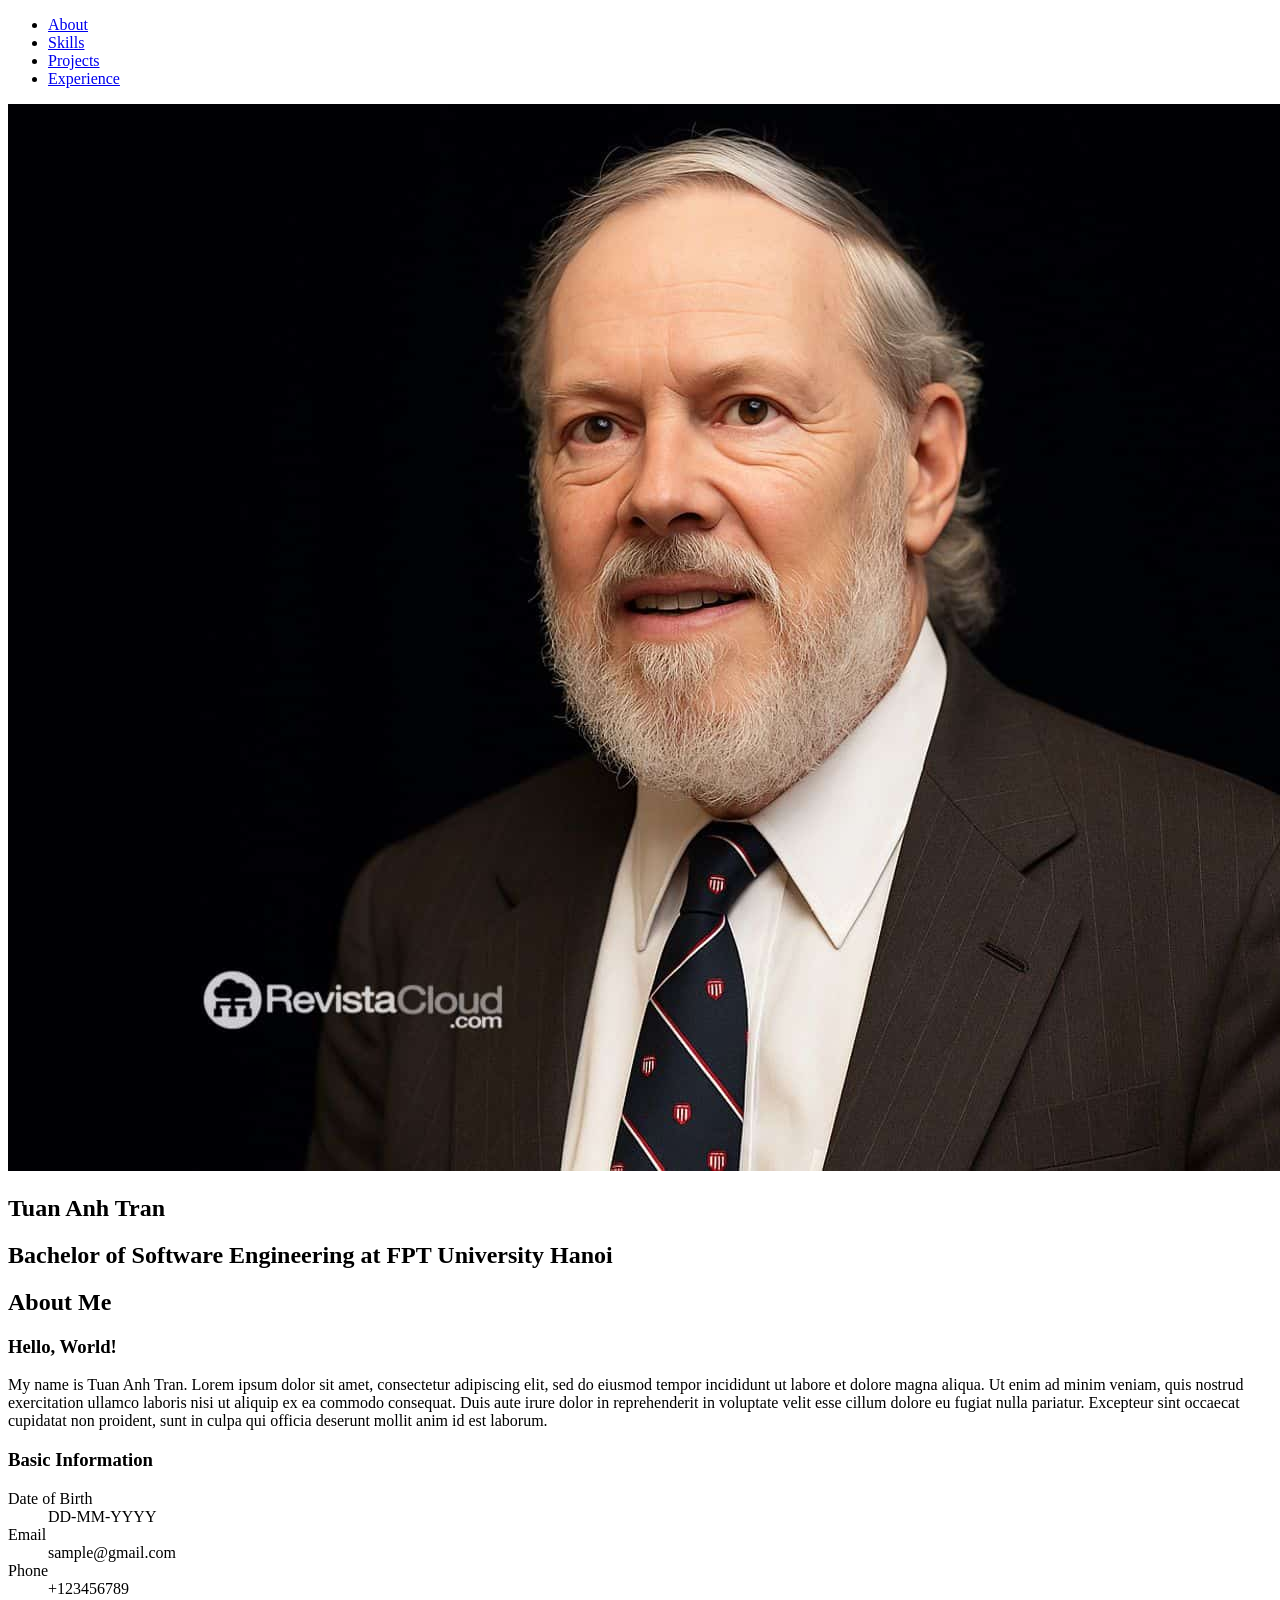
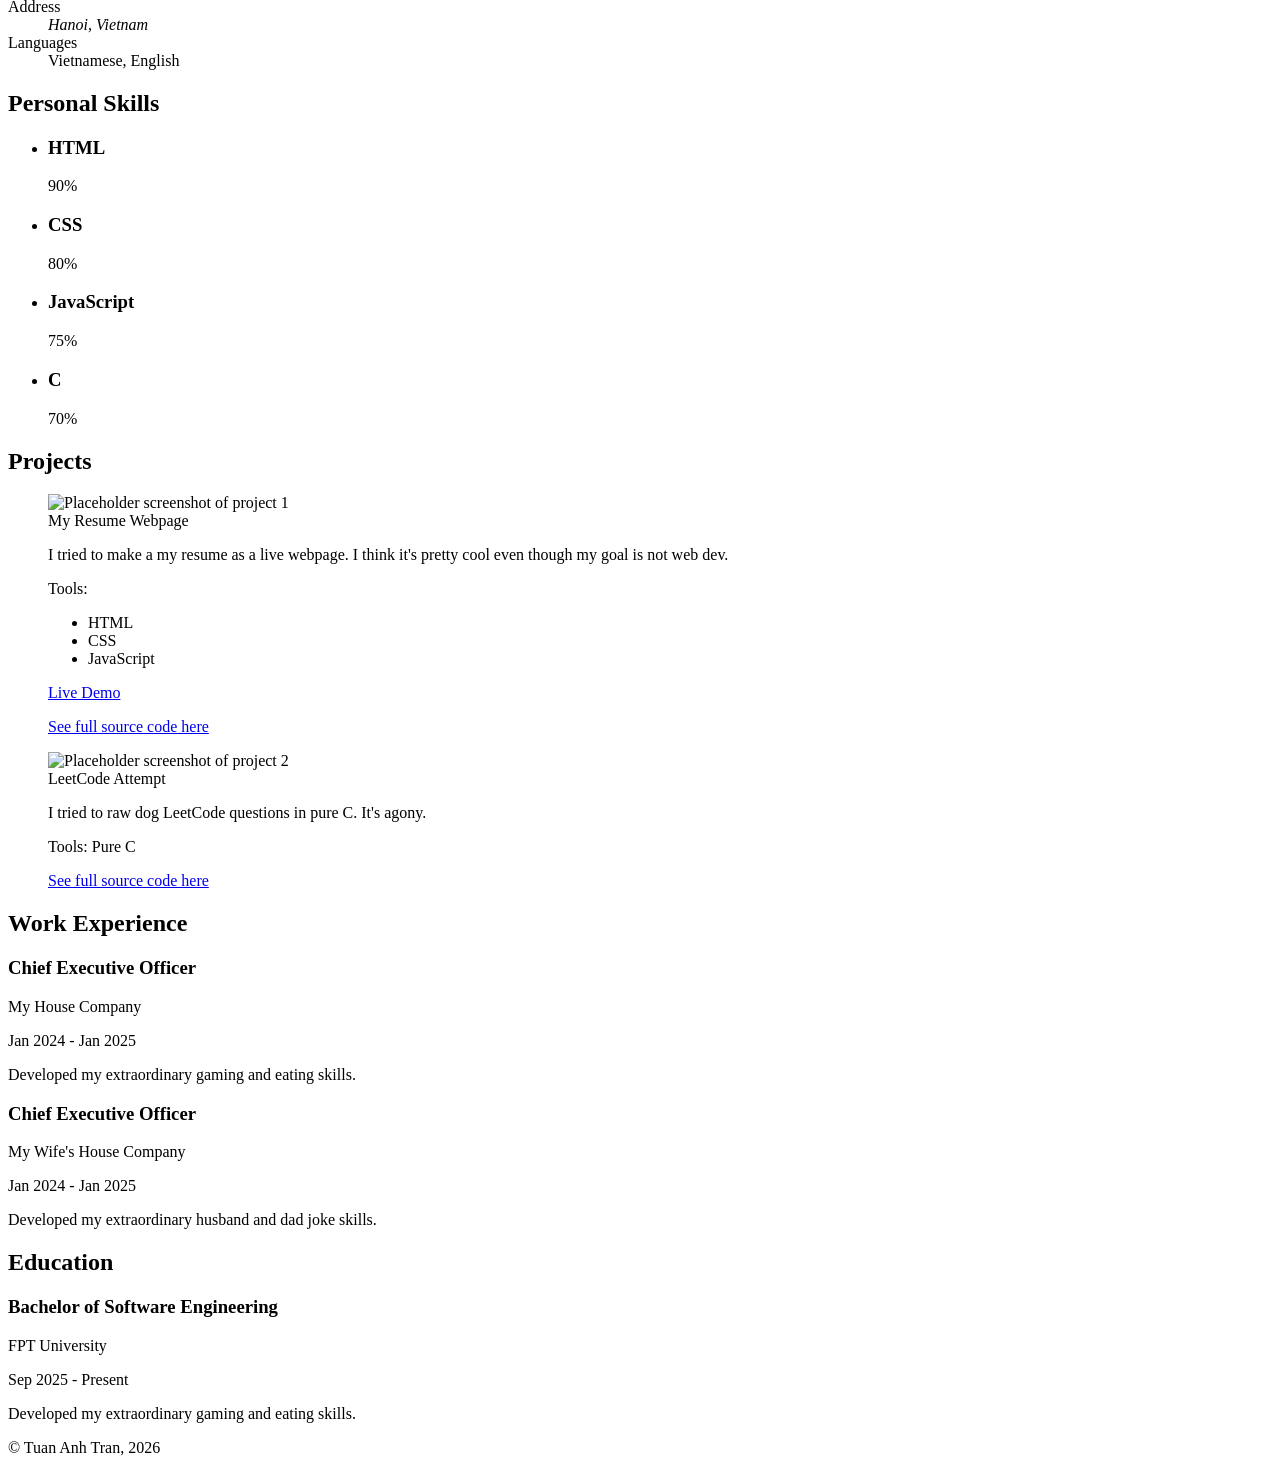
==== 5. Web Design for Everybody Capstone/index.html @ 4533e292 "Add sketch for capstone final project" ====
<!DOCTYPE html>
<html lang = "en">
<head>
	<meta charset="UTF-8">
	<meta name="viewport" content="width=device-width, initial-scale=1.0">
	<title>Tuan Anh Tran Resume Webpage</title>
	<link rel="icon" href="images/user-profile.png" type="image/x-icon">
</head>

<body>
	<header>
		<nav>
			<ul>
				<li><a href = "#about">About</a></li>
				<li><a href = "#skills">Skills</a></li>
				<li><a href = "#projects">Projects</a></li>
				<li><a href = "#xp">Experience</a></li>
			</ul>
		</nav>
		
		<section id = "overview">
			<img src = "images/Dennis_Ritchie.jpg" alt = "Portrait placeholder of Dennis Ritchie">
			<h1>Tuan Anh Tran</h1>
			<h2>Bachelor of Software Engineering at FPT University Hanoi</h2>			
		</section>
	</header>
	
	
	<main id = "main">
		<section id = "about">
			<h2>About Me</h2>
			<div class = "about_content">
				<h3>Hello, World!</h3>
				<p>My name is Tuan Anh Tran. Lorem ipsum dolor sit amet, consectetur adipiscing elit, sed do eiusmod tempor incididunt ut labore et dolore magna aliqua. Ut enim ad minim veniam, quis nostrud exercitation ullamco laboris nisi ut aliquip ex ea commodo consequat. Duis aute irure dolor in reprehenderit in voluptate velit esse cillum dolore eu fugiat nulla pariatur. Excepteur sint occaecat cupidatat non proident, sunt in culpa qui officia deserunt mollit anim id est laborum.</p>
			</div>
			
			<div class = "about_info">
				<h3>Basic Information</h3>
				<dl>
					<dt>Date of Birth</dt>
					<dd>DD-MM-YYYY</dd>

					<dt>Email</dt>
					<dd>sample@gmail.com</dd>

					<dt>Phone</dt>
					<dd>+123456789</dd>

					<dt>Address</dt>
					<dd><address>Hanoi, Vietnam</address></dd>

					<dt>Languages</dt>
					<dd>Vietnamese, English</dd>
				</dl>
			</div>
		</section>
		
		<section id = "skills">
			<h2>Personal Skills</h2>
				<ul>
					<li>
						<h3>HTML</h3>
						<div 
							class="skill_bar"
							role="progressbar"
							aria-label="HTML skill level"
							aria-valuenow="90"
							aria-valuemin="0"
							aria-valuemax="100">

							<div class="skill_fill html"></div>
						</div>
						<span>90%</span>
					</li>

					<li>
						<h3>CSS</h3>
						<div 
							class="skill_bar"
							role="progressbar"
							aria-label="CSS skill level"
							aria-valuenow="80"
							aria-valuemin="0"
							aria-valuemax="100">
							<div class="skill_fill css"></div>
						</div>
						<span>80%</span>
					</li>

					<li>
						<h3>JavaScript</h3>
						<div 
							class="skill-bar"
							role="progressbar"
							aria-label="JavaScript skill level"
							aria-valuenow="75"
							aria-valuemin="0"
							aria-valuemax="100">
							<div class="skill_fill js"></div>
						</div>
						<span>75%</span>
					</li>

					<li>
						<h3>C</h3>
						<div 
							class="skill-bar"
							role="progressbar"
							aria-label="C programming skill level"
							aria-valuenow="70"
							aria-valuemin="0"
							aria-valuemax="100">

							<div class="skill_fill c"></div>
						</div>
						<span>70%</span>
					</li>
				</ul>
		</section>
		
		<section id = "project">
			<h2>Projects</h2>
			<article>
				<figure>
					<img src="images/placeholder.jpg" alt="Placeholder screenshot of project 1">
					<figcaption>My Resume Webpage</figcaption>
					<p>I tried to make a my resume as a live webpage. I think it's pretty cool even though my goal is not web dev.</p>
					<p>Tools: </p>
					<ul>
						<li>HTML</li>
						<li>CSS</li>
						<li>JavaScript</li>
					</ul>
					<p><a href = "https://github.com/TankAnk/LeetCode_Attempt">Live Demo</a></p>
					<p><a href = "https://github.com/TankAnk/LeetCode_Attempt">See full source code here</a></p>
				</figure>
				
				<figure>
					<img src="images/placeholder2.jpg" alt="Placeholder screenshot of project 2">
					<figcaption>LeetCode Attempt</figcaption>
					<p>I tried to raw dog LeetCode questions in pure C. It's agony.</p>
					<p>Tools: Pure C</p>
					<p><a href = "https://github.com/TankAnk/LeetCode_Attempt">See full source code here</a></p>
				</figure>
			</article>
		</section>
		
		<section id = "xp">
			<h2>Work Experience</h2>
			<article class = "job job1">
				<h3>Chief Executive Officer</h3>
				<p>My House Company</p>
				<p><time datetime="2024-01">Jan 2024</time> - <time datetime="2025-01">Jan 2025</time></p>
				<p>Developed my extraordinary gaming and eating skills.</p>
			</article>
			
			<article class = "job job2">
				<h3>Chief Executive Officer</h3>
				<p>My Wife's House Company</p>
				<p><time datetime="2024-01">Jan 2024</time> - <time datetime="2025-01">Jan 2025</time></p>
				<p>Developed my extraordinary husband and dad joke skills.</p>
			</article>			
		</section>
		
		<section id = "education">
			<h2>Education</h2>
			<article class = "uni uni1">
				<h3>Bachelor of Software Engineering</h3>
				<p>FPT University</p>
				<p><time datetime="2025-09">Sep 2025</time> - Present</p>
				<p>Developed my extraordinary gaming and eating skills.</p>
			</article>			
		</section>
	</main>
	
	<footer>
		<p>&#169; Tuan Anh Tran, 2026<p>
	</footer>
</body>
</html>
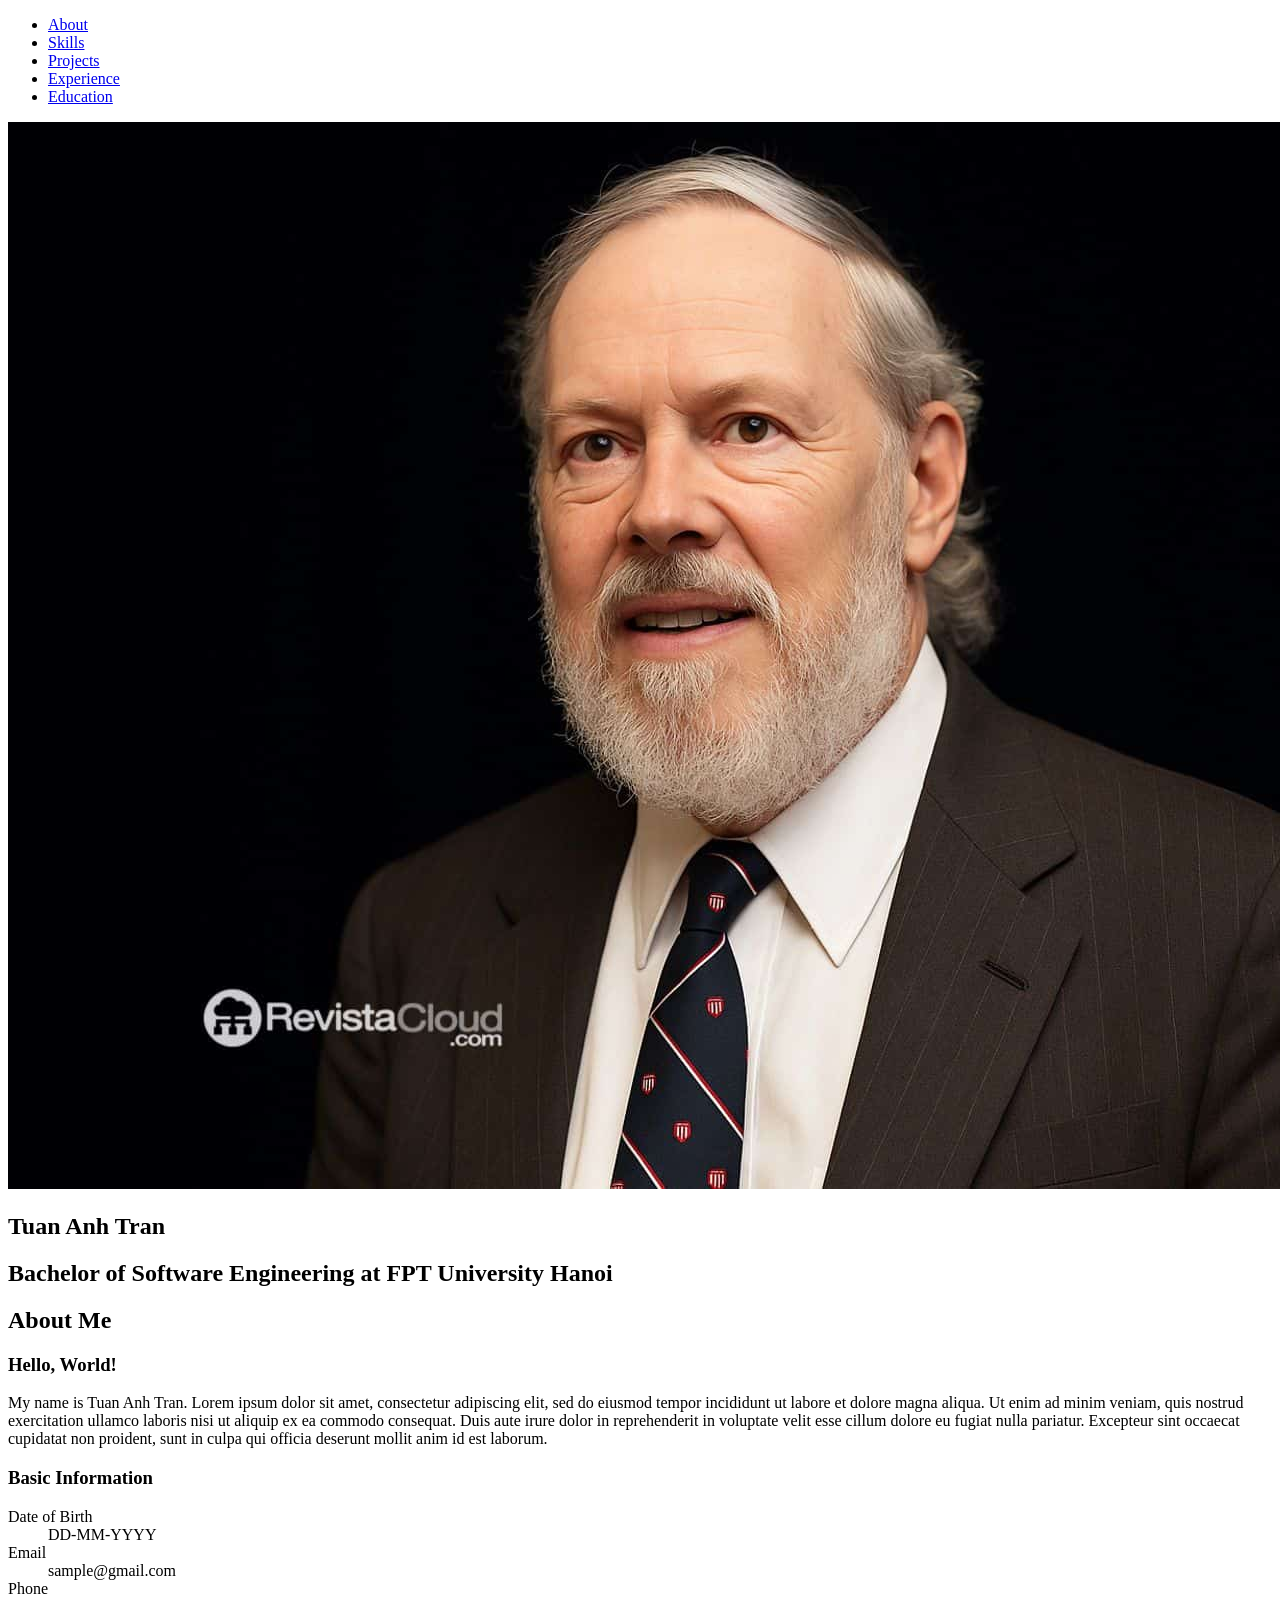
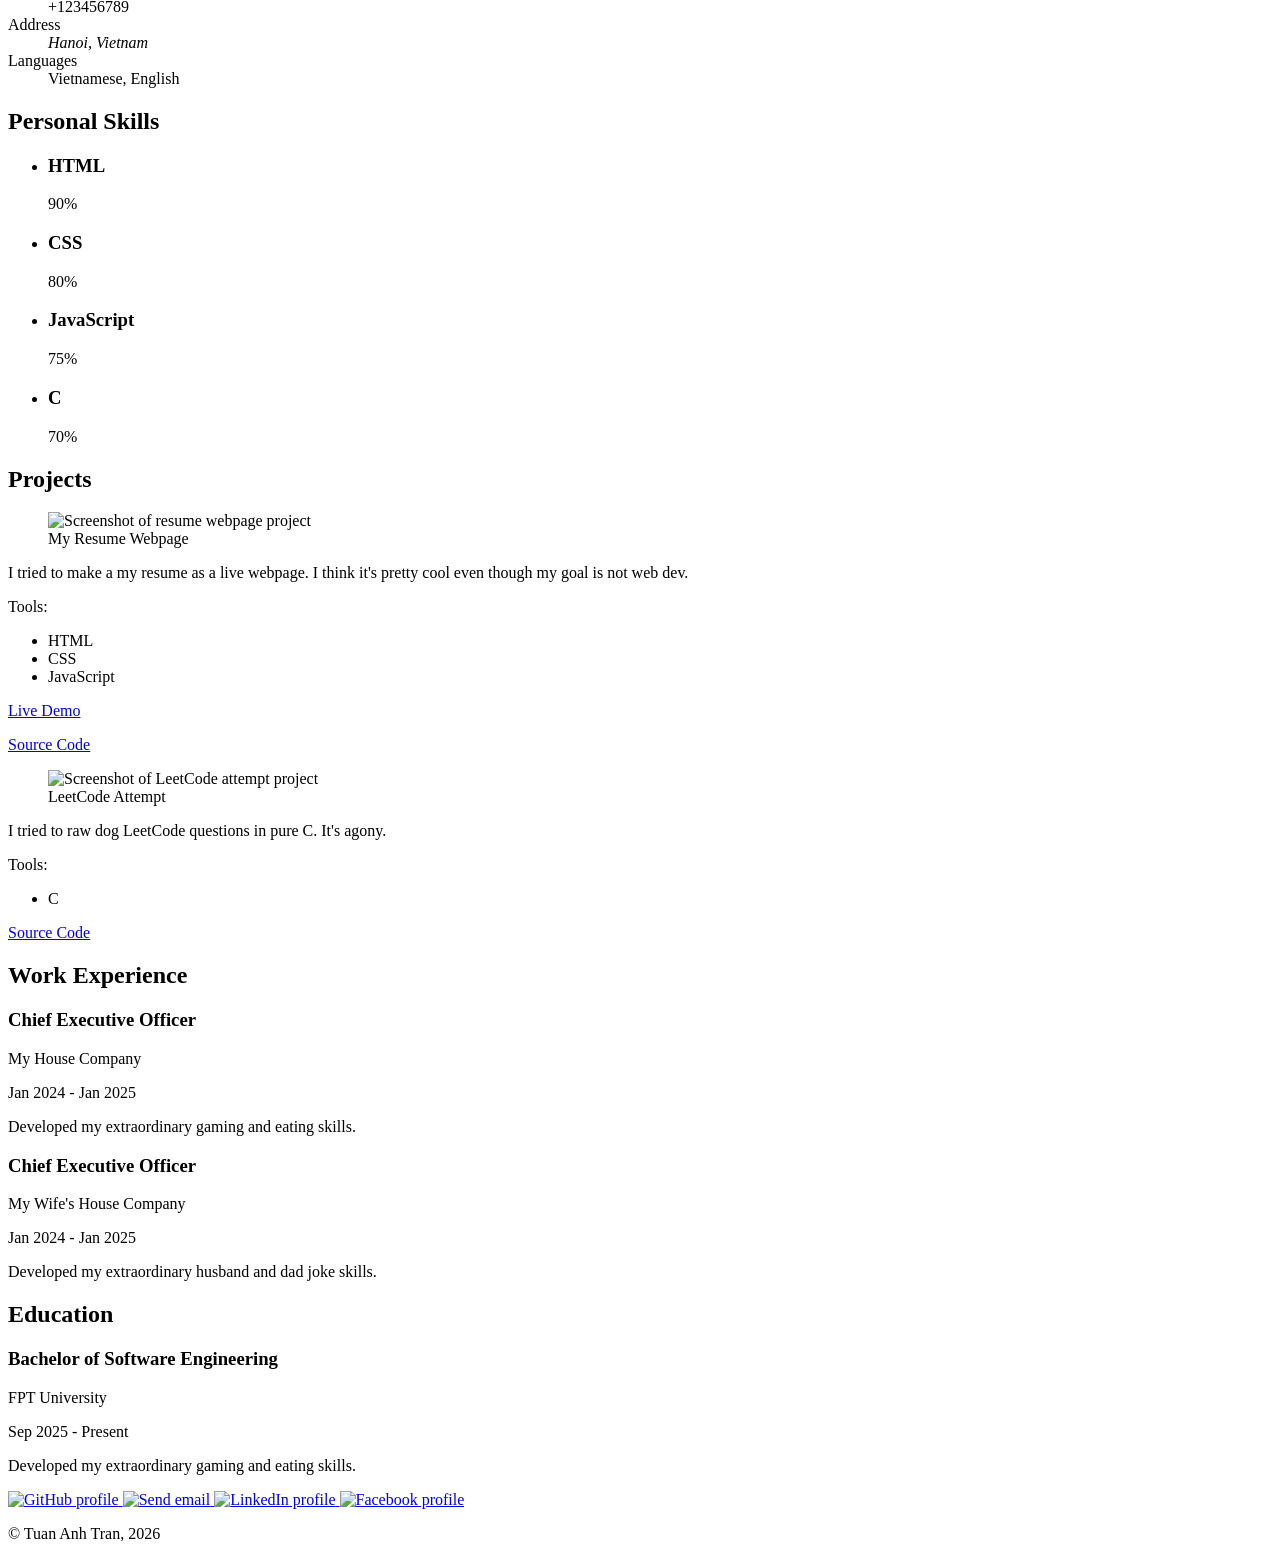
==== commit 08402808: "Update index.html" ====
--- a/5. Web Design for Everybody Capstone/index.html
+++ b/5. Web Design for Everybody Capstone/index.html
@@ -15,6 +15,7 @@
 				<li><a href = "#skills">Skills</a></li>
 				<li><a href = "#projects">Projects</a></li>
 				<li><a href = "#xp">Experience</a></li>
+				<li><a href = "#education">Education</a></li>
 			</ul>
 		</nav>
 		
@@ -90,7 +91,7 @@
 					<li>
 						<h3>JavaScript</h3>
 						<div 
-							class="skill-bar"
+							class="skill_bar"
 							role="progressbar"
 							aria-label="JavaScript skill level"
 							aria-valuenow="75"
@@ -104,7 +105,7 @@
 					<li>
 						<h3>C</h3>
 						<div 
-							class="skill-bar"
+							class="skill_bar"
 							role="progressbar"
 							aria-label="C programming skill level"
 							aria-valuenow="70"
@@ -118,30 +119,41 @@
 				</ul>
 		</section>
 		
-		<section id = "project">
+		<section id="projects">
 			<h2>Projects</h2>
-			<article>
+			<article class="project project1">
 				<figure>
-					<img src="images/placeholder.jpg" alt="Placeholder screenshot of project 1">
+					<img src="images/placeholder.jpg" alt="Screenshot of resume webpage project">
 					<figcaption>My Resume Webpage</figcaption>
-					<p>I tried to make a my resume as a live webpage. I think it's pretty cool even though my goal is not web dev.</p>
-					<p>Tools: </p>
-					<ul>
-						<li>HTML</li>
-						<li>CSS</li>
-						<li>JavaScript</li>
-					</ul>
-					<p><a href = "https://github.com/TankAnk/LeetCode_Attempt">Live Demo</a></p>
-					<p><a href = "https://github.com/TankAnk/LeetCode_Attempt">See full source code here</a></p>
 				</figure>
-				
+				<p>I tried to make a my resume as a live webpage. I think it's pretty cool even though my goal is not web dev.</p>
+
+				<p>Tools:</p>
+				<ul>
+					<li>HTML</li>
+					<li>CSS</li>
+					<li>JavaScript</li>
+				</ul>
+
+				<p><a href="https://tankank.github.io/WED201c/5.%20Web%20Design%20for%20Everybody%20Capstone" target="_blank" rel="noopener">Live Demo</a></p>
+
+				<p><a href="https://github.com/TankAnk/LeetCode_Attempt" target="_blank" rel="noopener">Source Code</a></p>
+			</article>
+
+			<article class="project project2">
 				<figure>
-					<img src="images/placeholder2.jpg" alt="Placeholder screenshot of project 2">
+					<img src="images/placeholder2.jpg" alt="Screenshot of LeetCode attempt project">
 					<figcaption>LeetCode Attempt</figcaption>
-					<p>I tried to raw dog LeetCode questions in pure C. It's agony.</p>
-					<p>Tools: Pure C</p>
-					<p><a href = "https://github.com/TankAnk/LeetCode_Attempt">See full source code here</a></p>
 				</figure>
+
+				<p>I tried to raw dog LeetCode questions in pure C. It's agony.</p>
+
+				<p>Tools:</p>
+				<ul>
+					<li>C</li>
+				</ul>
+
+				<p><a href="https://github.com/TankAnk/LeetCode_Attempt" target="_blank" rel="noopener"> Source Code </a></p>
 			</article>
 		</section>
 		
@@ -174,7 +186,25 @@
 	</main>
 	
 	<footer>
-		<p>&#169; Tuan Anh Tran, 2026<p>
-	</footer>
+	<nav aria-label="Contact and social links">
+		<a href="https://github.com/TankAnk" target="_blank" rel="noopener">
+			<img src="images/github.png" alt="GitHub profile">
+		</a>
+
+		<a href="mailto:trantuananh14082003@gmail.com">
+			<img src="images/email.png" alt="Send email">
+		</a>
+
+		<a href="https://www.linkedin.com/in/tuan-anh-tran-63315b25b" target="_blank" rel="noopener">
+			<img src="images/linkedin.png" alt="LinkedIn profile">
+		</a>
+
+		<a href="https://www.facebook.com/tuanannh.tran.35" target="_blank" rel="noopener">
+			<img src="images/facebook.png" alt="Facebook profile">
+		</a>
+	</nav>
+
+	<p>&#169; Tuan Anh Tran, 2026</p>
+</footer>
 </body>
 </html>
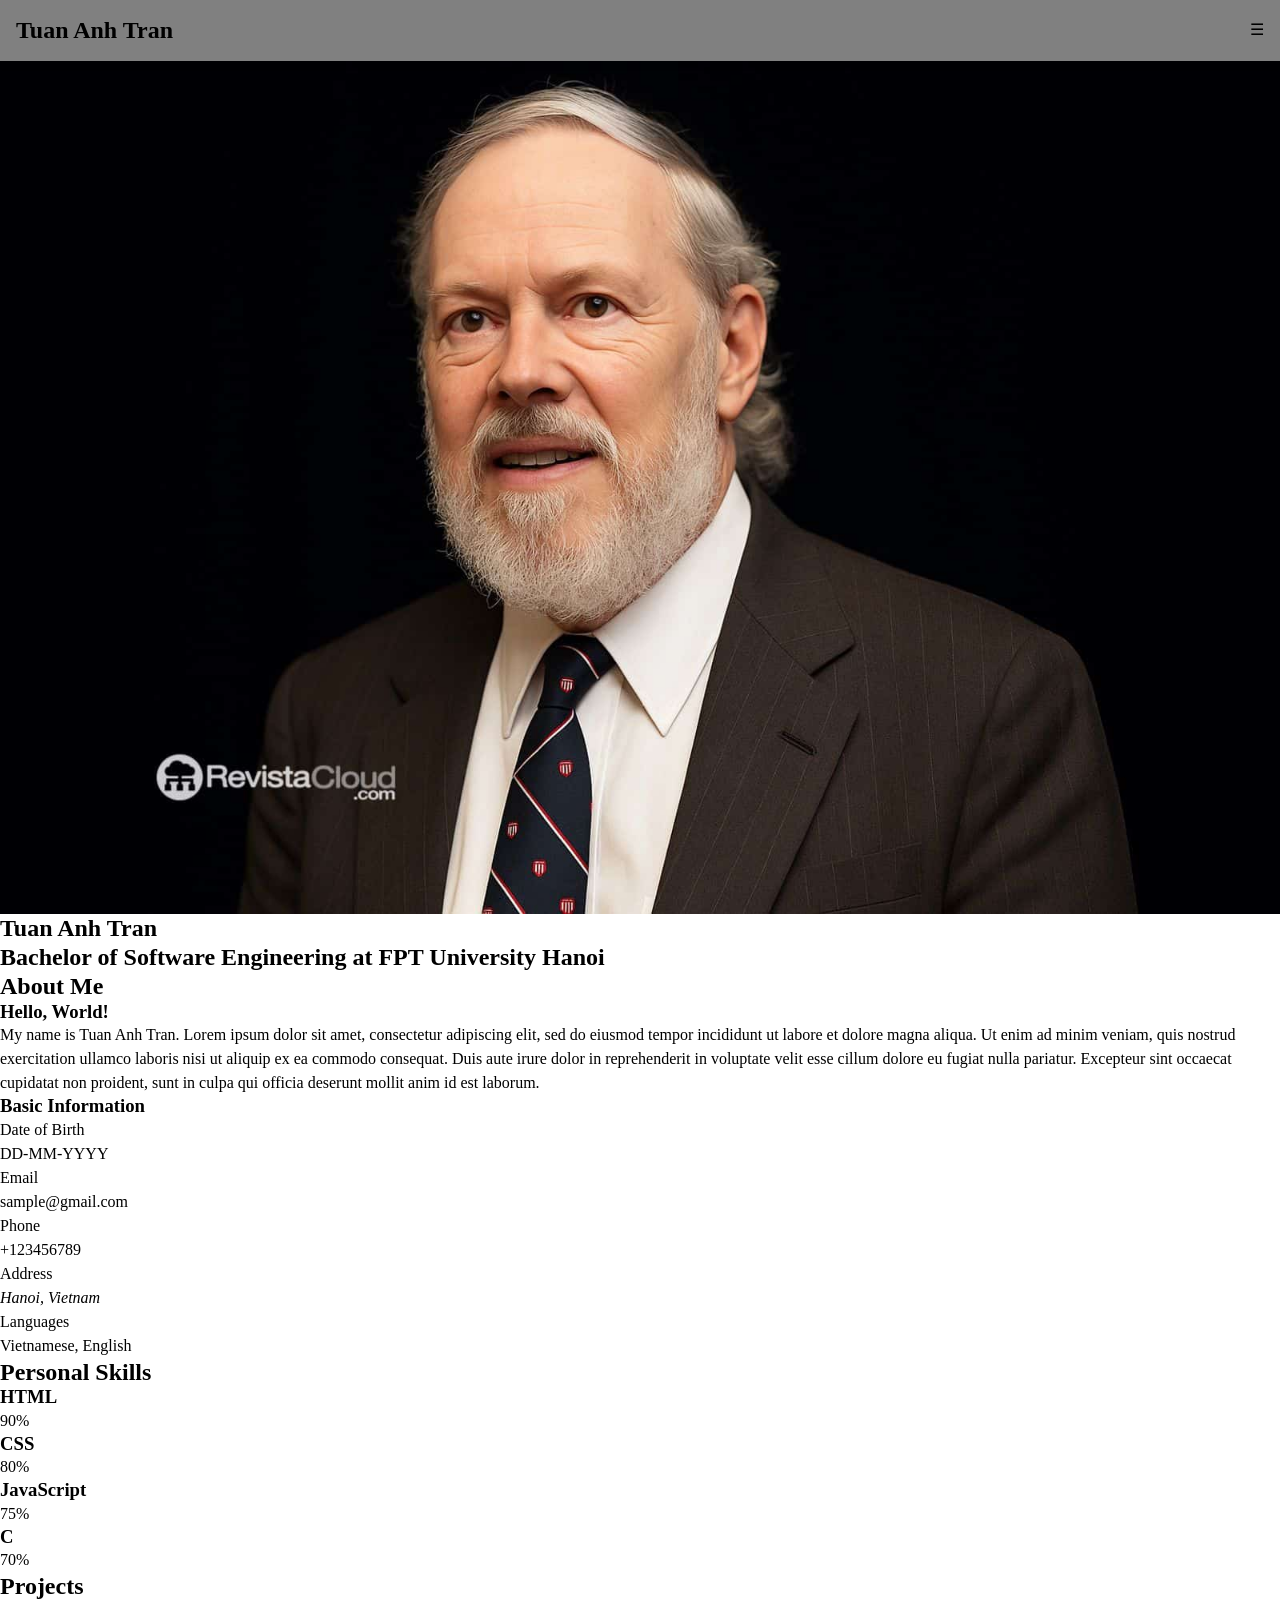
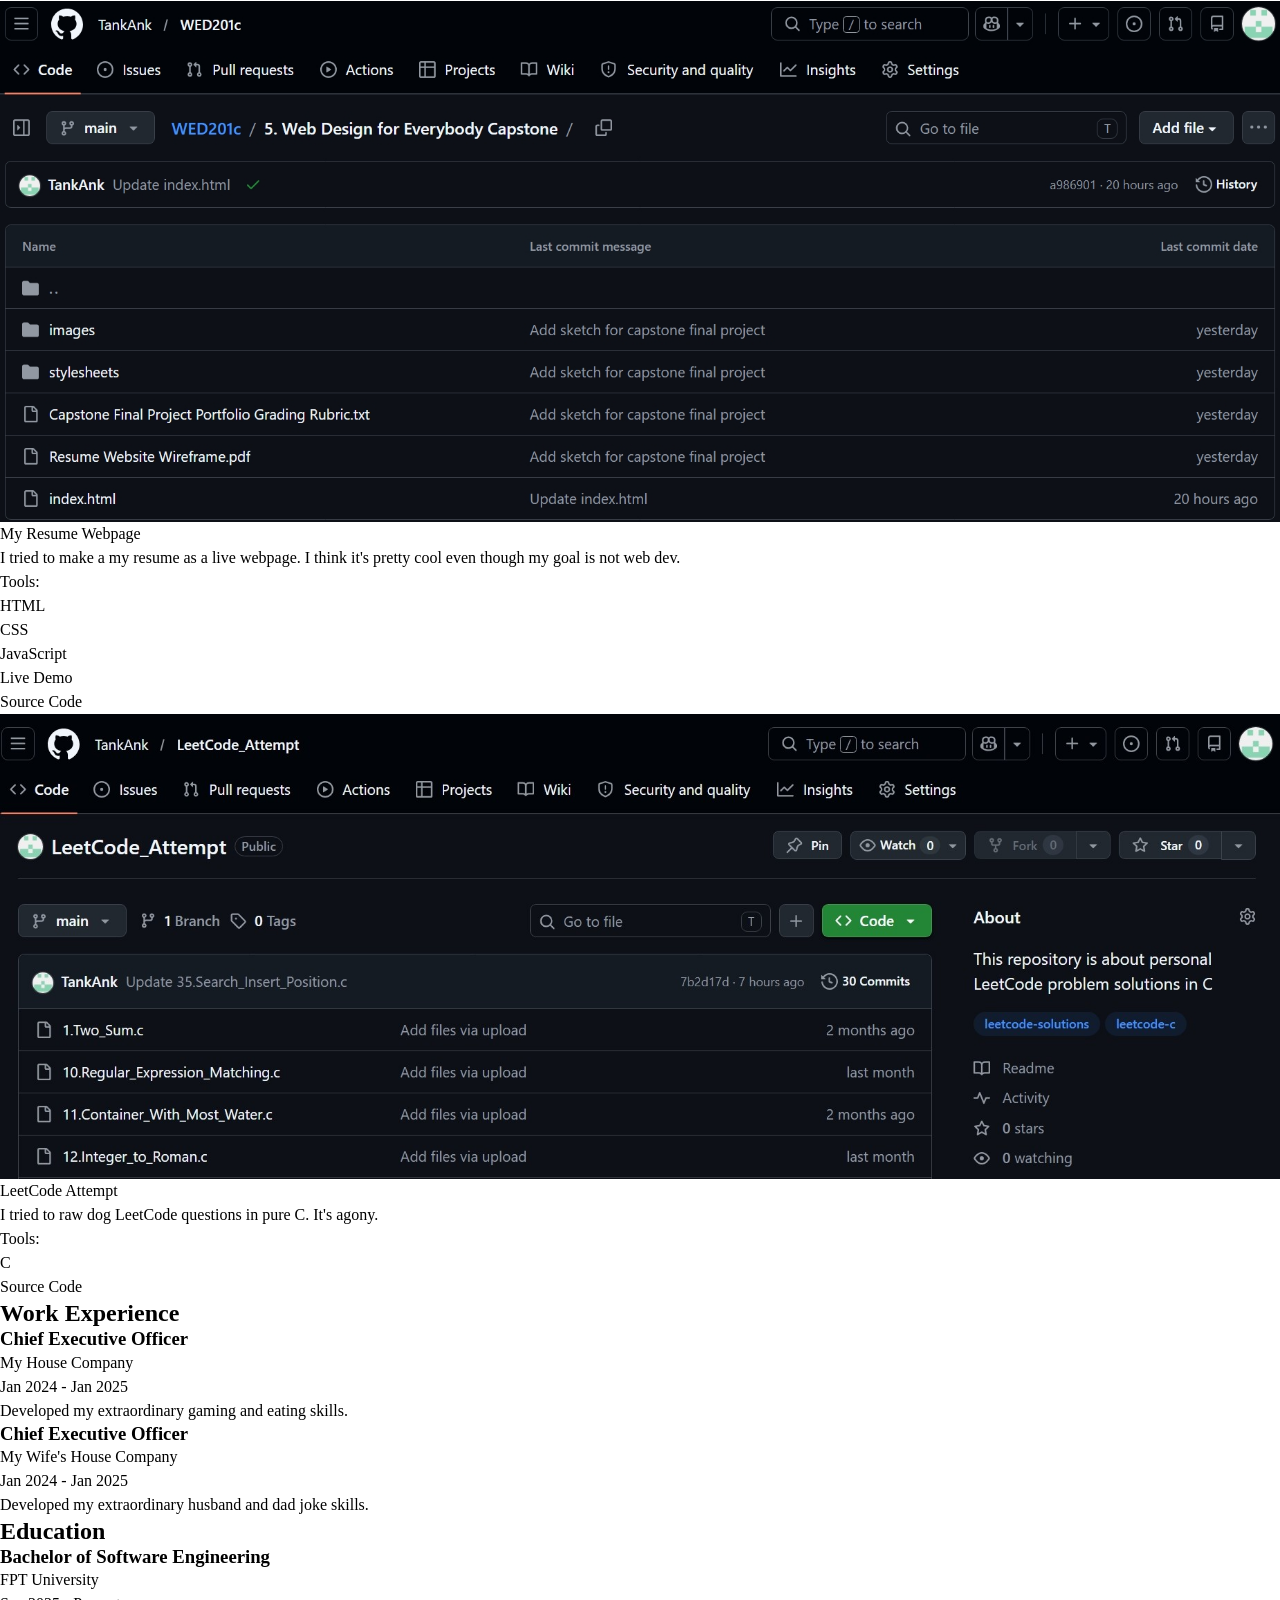
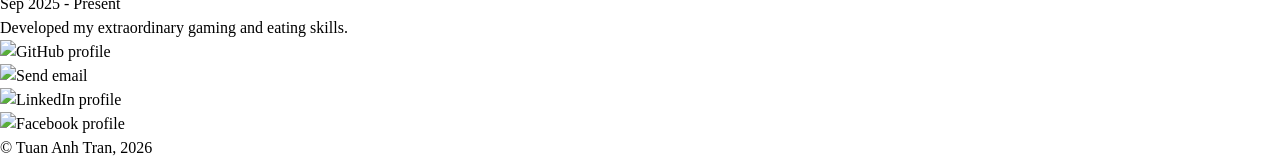
==== commit 1e7ca88e: "Add sticky nav bar" ====
--- a/5. Web Design for Everybody Capstone/index.html
+++ b/5. Web Design for Everybody Capstone/index.html
@@ -5,21 +5,29 @@
 	<meta name="viewport" content="width=device-width, initial-scale=1.0">
 	<title>Tuan Anh Tran Resume Webpage</title>
 	<link rel="icon" href="images/user-profile.png" type="image/x-icon">
+	<link rel="stylesheet" href="stylesheets/main.css">
+	<script src="js/script.js" defer></script>
 </head>
 
 <body>
-	<header>
-		<nav>
-			<ul>
-				<li><a href = "#about">About</a></li>
-				<li><a href = "#skills">Skills</a></li>
-				<li><a href = "#projects">Projects</a></li>
-				<li><a href = "#xp">Experience</a></li>
-				<li><a href = "#education">Education</a></li>
-			</ul>
-		</nav>
-		
-		<section id = "overview">
+	<a href="#main" id="skip_link">Skip to main content</a>
+	<nav id = "nav_bar">
+		<h2 class = "nav_name">Tuan Anh Tran</h2>
+		<button class="nav_toggle" aria-label="Toggle navigation" aria-expanded="false" aria-controls="nav_menu">
+			&#9776;
+		</button>
+			
+		<ul id="nav_menu" class = "nav_menu">
+			<li><a href = "#about">About</a></li>
+			<li><a href = "#skills">Skills</a></li>
+			<li><a href = "#projects">Projects</a></li>
+			<li><a href = "#xp">Experience</a></li>
+			<li><a href = "#education">Education</a></li>
+		</ul>
+	</nav>
+	
+	<header id = "overview">		
+		<section>
 			<img src = "images/Dennis_Ritchie.jpg" alt = "Portrait placeholder of Dennis Ritchie">
 			<h1>Tuan Anh Tran</h1>
 			<h2>Bachelor of Software Engineering at FPT University Hanoi</h2>			
@@ -119,11 +127,11 @@
 				</ul>
 		</section>
 		
-		<section id="projects">
+		<section id = "projects">
 			<h2>Projects</h2>
-			<article class="project project1">
+			<article class = "project project1">
 				<figure>
-					<img src="images/placeholder.jpg" alt="Screenshot of resume webpage project">
+					<img src = "images/github_web.jpeg" alt = "Screenshot of resume webpage project">
 					<figcaption>My Resume Webpage</figcaption>
 				</figure>
 				<p>I tried to make a my resume as a live webpage. I think it's pretty cool even though my goal is not web dev.</p>
@@ -135,14 +143,14 @@
 					<li>JavaScript</li>
 				</ul>
 
-				<p><a href="https://tankank.github.io/WED201c/5.%20Web%20Design%20for%20Everybody%20Capstone" target="_blank" rel="noopener">Live Demo</a></p>
-
-				<p><a href="https://github.com/TankAnk/LeetCode_Attempt" target="_blank" rel="noopener">Source Code</a></p>
+				<p><a href = "https://tankank.github.io/WED201c/5.%20Web%20Design%20for%20Everybody%20Capstone" target = "_blank" rel = "noopener">Live Demo</a></p>
+
+				<p><a href = "https://github.com/TankAnk/WED201c/tree/main/5.%20Web%20Design%20for%20Everybody%20Capstone" target = "_blank" rel = "noopener">Source Code</a></p>
 			</article>
 
-			<article class="project project2">
+			<article class = "project project2">
 				<figure>
-					<img src="images/placeholder2.jpg" alt="Screenshot of LeetCode attempt project">
+					<img src = "images/github_leetcode.jpeg" alt = "Screenshot of LeetCode attempt project">
 					<figcaption>LeetCode Attempt</figcaption>
 				</figure>
 
@@ -152,8 +160,8 @@
 				<ul>
 					<li>C</li>
 				</ul>
-
-				<p><a href="https://github.com/TankAnk/LeetCode_Attempt" target="_blank" rel="noopener"> Source Code </a></p>
+ 
+				<p><a href = "https://github.com/TankAnk/LeetCode_Attempt" target = "_blank" rel = "noopener"> Source Code </a></p>
 			</article>
 		</section>
 		
@@ -187,24 +195,24 @@
 	
 	<footer>
 	<nav aria-label="Contact and social links">
-		<a href="https://github.com/TankAnk" target="_blank" rel="noopener">
-			<img src="images/github.png" alt="GitHub profile">
+		<a href="https://github.com/TankAnk" target = "_blank" rel = "noopener">
+			<img src = "images/github.png" alt = "GitHub profile">
 		</a>
 
 		<a href="mailto:trantuananh14082003@gmail.com">
-			<img src="images/email.png" alt="Send email">
-		</a>
-
-		<a href="https://www.linkedin.com/in/tuan-anh-tran-63315b25b" target="_blank" rel="noopener">
-			<img src="images/linkedin.png" alt="LinkedIn profile">
+			<img src = "images/email.png" alt = "Send email">
+		</a>
+
+		<a href="https://www.linkedin.com/in/tuan-anh-tran-63315b25b" target = "_blank" rel = "noopener">
+			<img src = "images/linkedin.png" alt = "LinkedIn profile">
 		</a>
 
 		<a href="https://www.facebook.com/tuanannh.tran.35" target="_blank" rel="noopener">
 			<img src="images/facebook.png" alt="Facebook profile">
 		</a>
 	</nav>
-
-	<p>&#169; Tuan Anh Tran, 2026</p>
-</footer>
+	
+		<p>&#169; Tuan Anh Tran, 2026</p>
+	</footer>
 </body>
 </html>
--- a/5. Web Design for Everybody Capstone/stylesheets/main.css
+++ b/5. Web Design for Everybody Capstone/stylesheets/main.css
@@ -0,0 +1,148 @@
+/* Modernized reset */
+*, *::before, *::after
+{
+	box-sizing: border-box;
+}
+
+*
+{
+	margin: 0;
+	padding: 0;
+}
+
+html
+{
+	scroll-behavior: smooth;
+}
+
+body
+{
+	min-height: 100vh;
+	line-height: 1.5;
+}
+
+img, picture
+{
+	display: block;
+	max-width: 100%;
+	height: auto;
+}
+
+ul, ol
+{
+	list-style: none;
+}
+
+a
+{
+	text-decoration: none;
+	color: inherit;
+}
+
+h1, h2, h3, h4, h5, h6
+{
+	line-height: 1.2;
+}
+
+button, input, textarea, select
+{
+	font: inherit;
+}
+
+/*Mobile first: 0 - 479px*/
+html
+{
+	font-size: 16px;	
+}
+
+/*Skip button*/
+#skip_link
+{
+	position: absolute;
+	top: -500px;
+	left: 1rem;
+
+	padding: 0.8rem 1rem;
+	border-radius: 0.5rem;
+
+	background-color: #000;
+	color: #fff;
+
+	text-decoration: none;
+	font-weight: bold;
+
+	transition: top 0.2s ease;
+	z-index: 1000;
+}
+
+#skip_link:focus-visible
+{
+	top: 1rem;
+	outline: 3px solid yellow;
+	outline-offset: 3px;
+}
+
+/*Sticky nav bar*/
+#nav_bar
+{
+	position: sticky;
+	top: 0;
+	background: gray;
+	padding: 1rem;
+	display: flex;
+	justify-content: space-between;
+	align-items: center;
+	box-shadow: 0 2px 8px rgba(0,0,0,0.15);
+	z-index: 100;
+}
+
+.nav_toggle
+{
+	display: block;
+	background: none;
+	border: none;
+	font-size: 1rem;
+	cursor: pointer;
+}
+
+#nav_bar ul
+{
+	position: absolute;
+	top: 100%;
+	left: 0;
+	width: 100%;
+
+	background: gray;
+	text-align: center;
+
+	opacity: 0;
+	visibility: hidden;
+	transform: translateY(-10px);
+	transition:
+		opacity 0.2s ease,
+		transform 0.2s ease,
+		visibility 0.2s ease;
+}
+
+#nav_bar ul.active {
+	opacity: 1;
+	visibility: visible;
+	transform: translateY(0);
+}
+
+#nav_bar li
+{
+	display: inline-block;
+	width: 45%;	
+	padding: 0.5rem;
+}
+
+@media screen and (min-width: 768px)
+{
+
+}
+
+@media screen and (min-width: 1024px)
+{
+	
+}
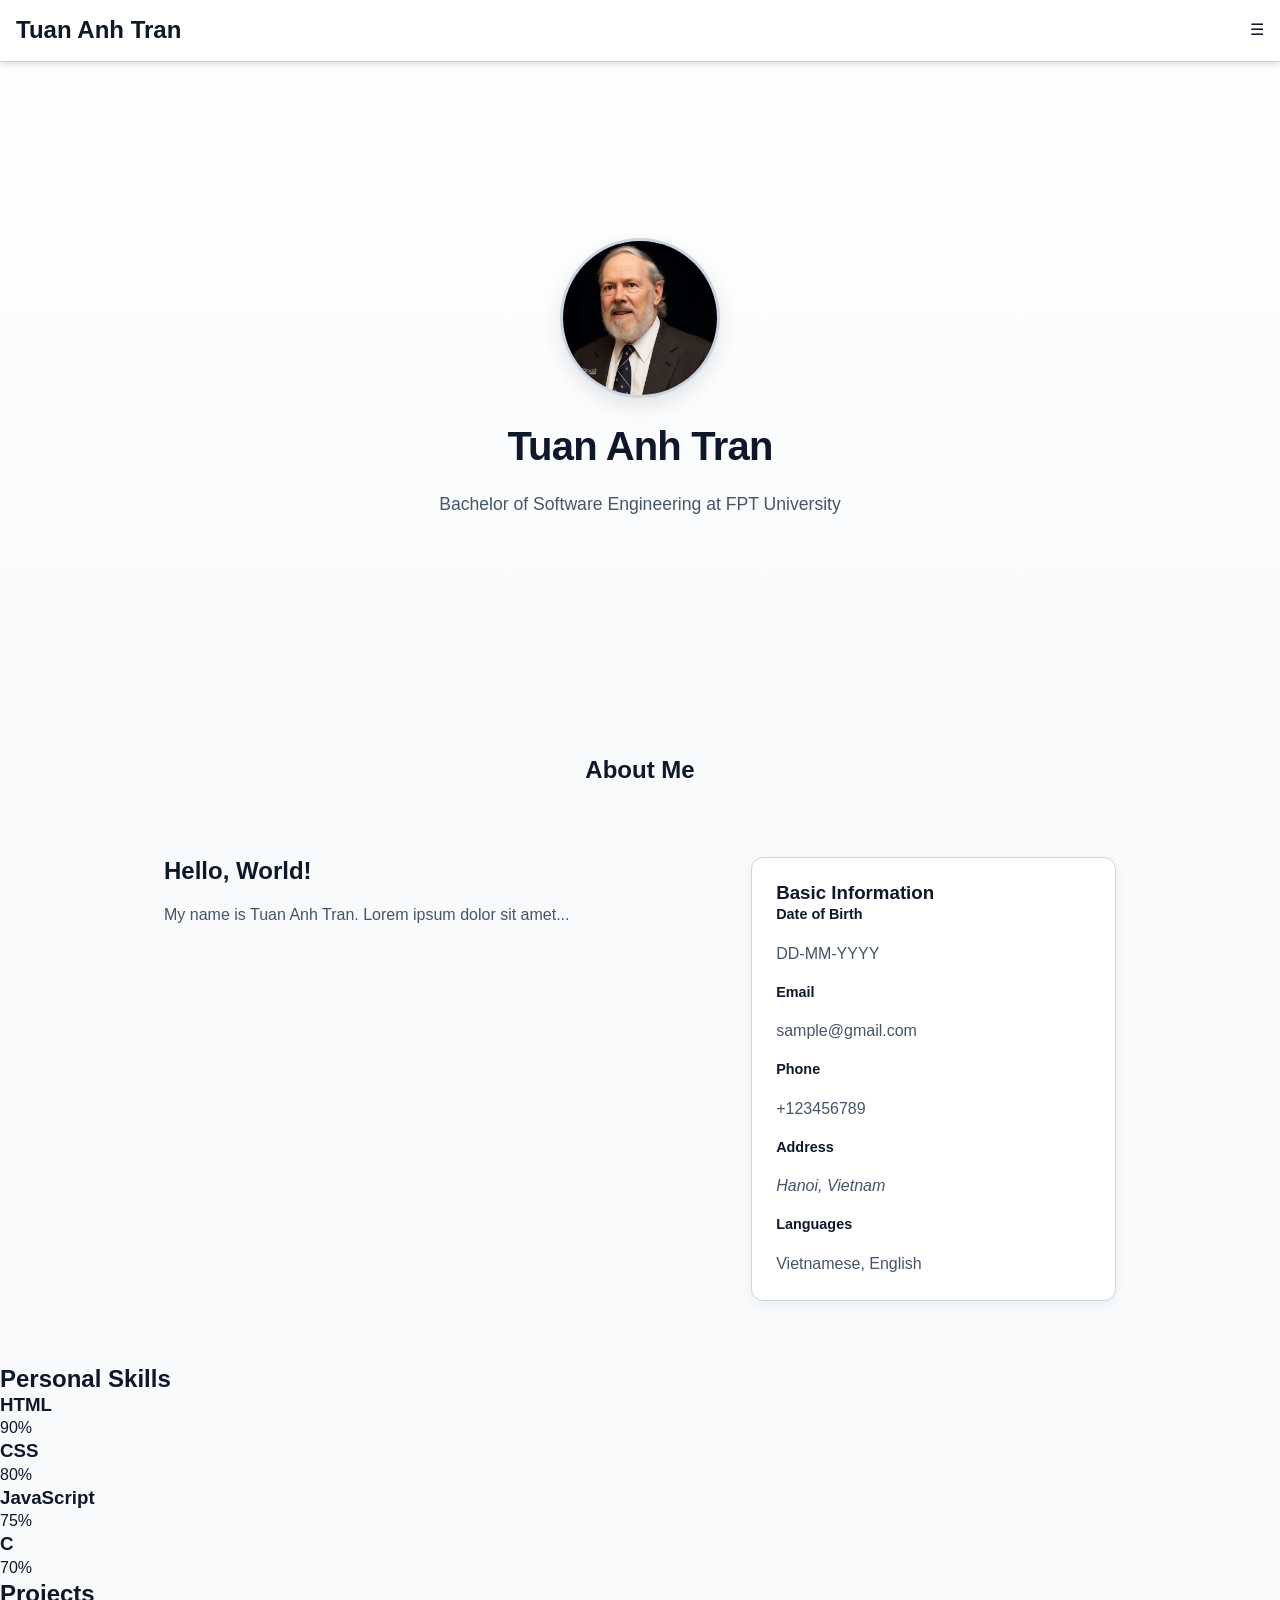
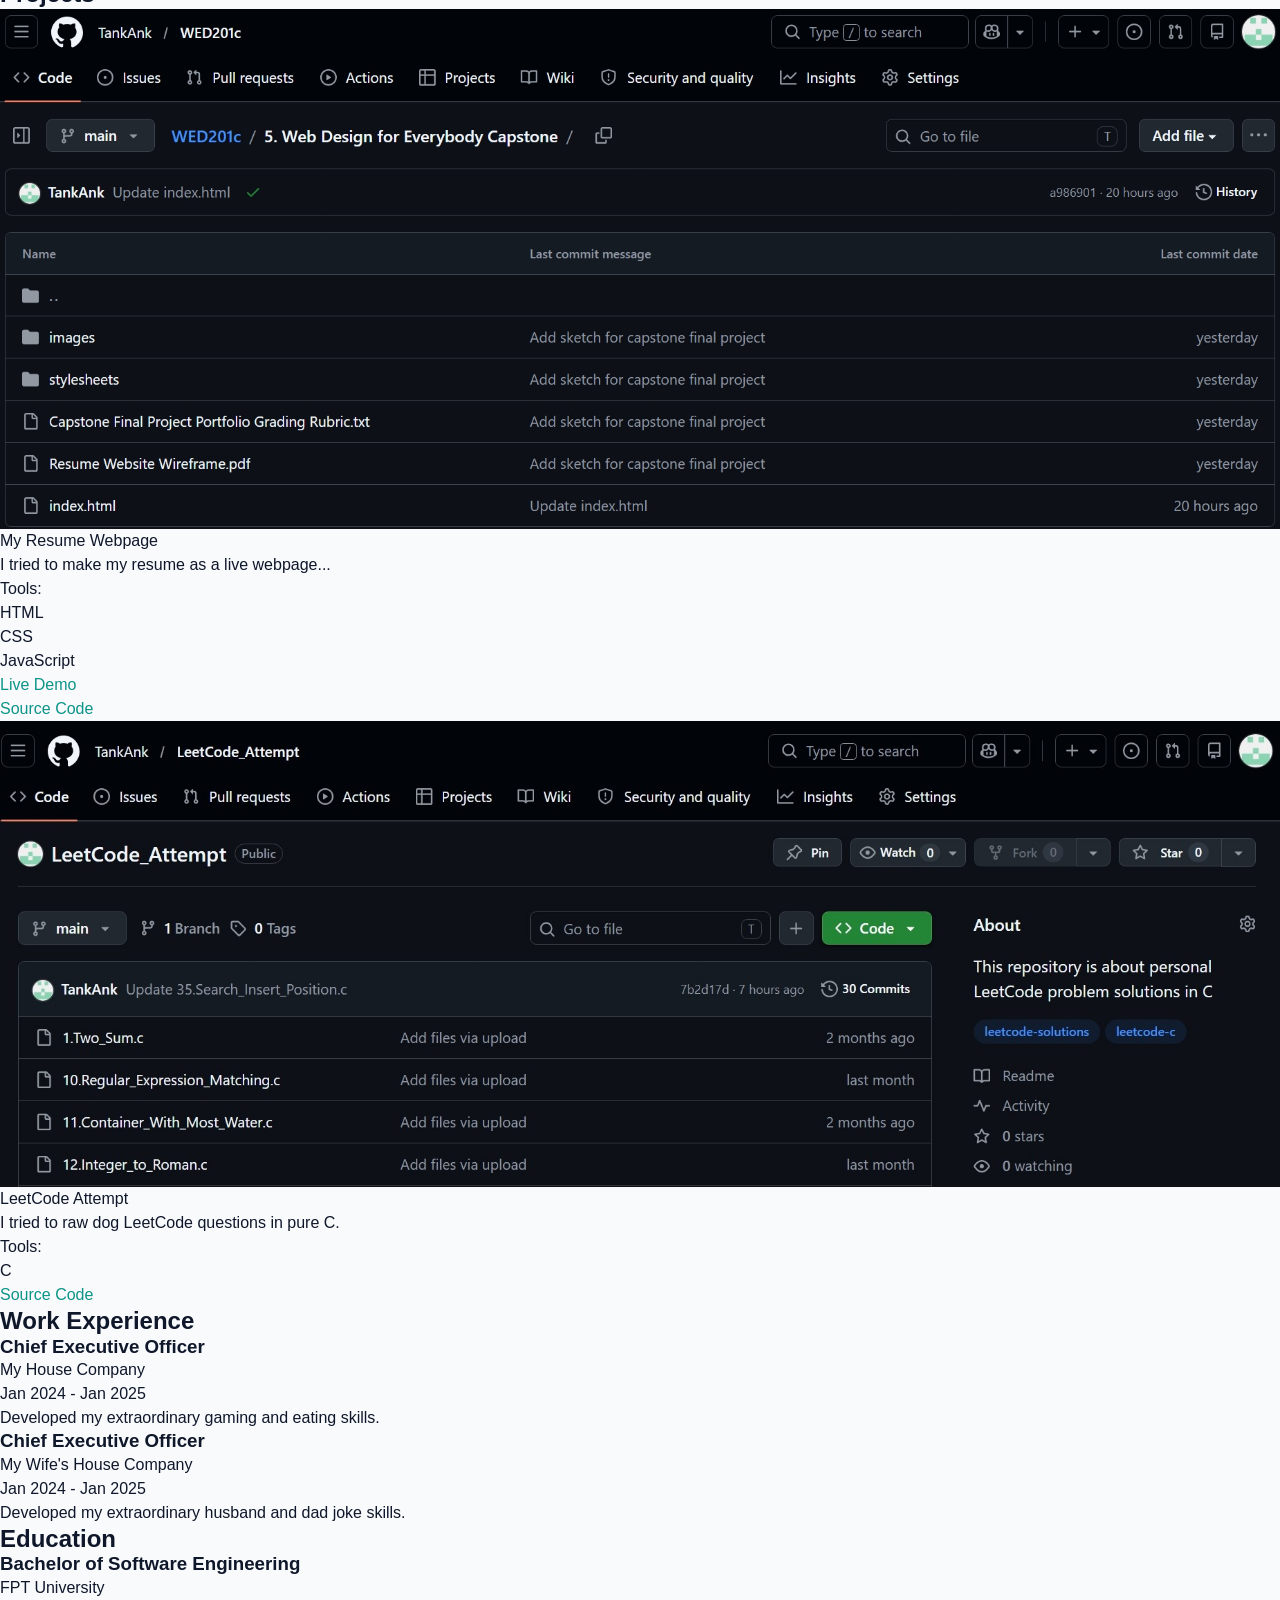
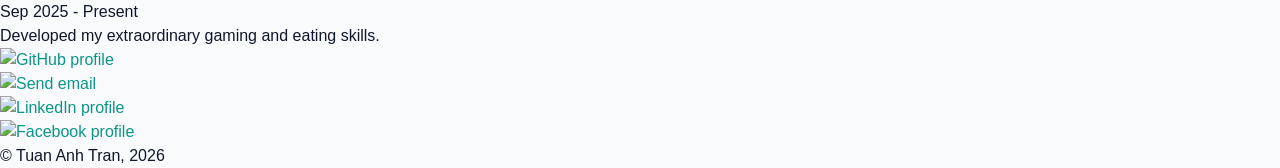
==== commit 99019143: "Update nav bar and about" ====
--- a/5. Web Design for Everybody Capstone/index.html
+++ b/5. Web Design for Everybody Capstone/index.html
@@ -7,44 +7,62 @@
 	<link rel="icon" href="images/user-profile.png" type="image/x-icon">
 	<link rel="stylesheet" href="stylesheets/main.css">
 	<script src="js/script.js" defer></script>
+	
+	<link rel="preconnect" href="https://fonts.googleapis.com">
+	<link rel="preconnect" href="https://fonts.gstatic.com" crossorigin>
+	<link href="https://fonts.googleapis.com/css2?family=Inter:ital,opsz,wght@0,14..32,100..900;1,14..32,100..900&display=swap" rel="stylesheet">
 </head>
 
 <body>
 	<a href="#main" id="skip_link">Skip to main content</a>
-	<nav id = "nav_bar">
-		<h2 class = "nav_name">Tuan Anh Tran</h2>
-		<button class="nav_toggle" aria-label="Toggle navigation" aria-expanded="false" aria-controls="nav_menu">
+
+	<nav id="nav_bar">
+		<h2 class="nav_name">Tuan Anh Tran</h2>
+
+		<button
+			class="nav_toggle"
+			aria-label="Toggle navigation"
+			aria-expanded="false"
+			aria-controls="nav_menu">
 			&#9776;
 		</button>
-			
-		<ul id="nav_menu" class = "nav_menu">
-			<li><a href = "#about">About</a></li>
-			<li><a href = "#skills">Skills</a></li>
-			<li><a href = "#projects">Projects</a></li>
-			<li><a href = "#xp">Experience</a></li>
-			<li><a href = "#education">Education</a></li>
+
+		<ul
+			id="nav_menu"
+			class="nav_menu"
+			aria-hidden="true">
+
+			<li><a href="#about">About</a></li>
+			<li><a href="#skills">Skills</a></li>
+			<li><a href="#projects">Projects</a></li>
+			<li><a href="#xp">Experience</a></li>
+			<li><a href="#education">Education</a></li>
 		</ul>
 	</nav>
-	
-	<header id = "overview">		
+
+	<header id="overview">
 		<section>
-			<img src = "images/Dennis_Ritchie.jpg" alt = "Portrait placeholder of Dennis Ritchie">
+			<img src="images/Dennis_Ritchie.jpg" alt="Portrait placeholder of Dennis Ritchie">
+
 			<h1>Tuan Anh Tran</h1>
-			<h2>Bachelor of Software Engineering at FPT University Hanoi</h2>			
+			<h2>Bachelor of Software Engineering at FPT University</h2>
 		</section>
 	</header>
-	
-	
-	<main id = "main">
-		<section id = "about">
+
+	<main id="main">
+		<section id="about">
 			<h2>About Me</h2>
-			<div class = "about_content">
+
+			<div class="about_content">
 				<h3>Hello, World!</h3>
-				<p>My name is Tuan Anh Tran. Lorem ipsum dolor sit amet, consectetur adipiscing elit, sed do eiusmod tempor incididunt ut labore et dolore magna aliqua. Ut enim ad minim veniam, quis nostrud exercitation ullamco laboris nisi ut aliquip ex ea commodo consequat. Duis aute irure dolor in reprehenderit in voluptate velit esse cillum dolore eu fugiat nulla pariatur. Excepteur sint occaecat cupidatat non proident, sunt in culpa qui officia deserunt mollit anim id est laborum.</p>
+				<p>
+					My name is Tuan Anh Tran. Lorem ipsum dolor sit amet...
+				</p>
 			</div>
-			
-			<div class = "about_info">
+
+			<div class="about_info">
 				<h3>Basic Information</h3>
+
 				<dl>
 					<dt>Date of Birth</dt>
 					<dd>DD-MM-YYYY</dd>
@@ -63,78 +81,91 @@
 				</dl>
 			</div>
 		</section>
-		
-		<section id = "skills">
+
+		<section id="skills">
 			<h2>Personal Skills</h2>
-				<ul>
-					<li>
-						<h3>HTML</h3>
-						<div 
-							class="skill_bar"
-							role="progressbar"
-							aria-label="HTML skill level"
-							aria-valuenow="90"
-							aria-valuemin="0"
-							aria-valuemax="100">
-
-							<div class="skill_fill html"></div>
-						</div>
-						<span>90%</span>
-					</li>
-
-					<li>
-						<h3>CSS</h3>
-						<div 
-							class="skill_bar"
-							role="progressbar"
-							aria-label="CSS skill level"
-							aria-valuenow="80"
-							aria-valuemin="0"
-							aria-valuemax="100">
-							<div class="skill_fill css"></div>
-						</div>
-						<span>80%</span>
-					</li>
-
-					<li>
-						<h3>JavaScript</h3>
-						<div 
-							class="skill_bar"
-							role="progressbar"
-							aria-label="JavaScript skill level"
-							aria-valuenow="75"
-							aria-valuemin="0"
-							aria-valuemax="100">
-							<div class="skill_fill js"></div>
-						</div>
-						<span>75%</span>
-					</li>
-
-					<li>
-						<h3>C</h3>
-						<div 
-							class="skill_bar"
-							role="progressbar"
-							aria-label="C programming skill level"
-							aria-valuenow="70"
-							aria-valuemin="0"
-							aria-valuemax="100">
-
-							<div class="skill_fill c"></div>
-						</div>
-						<span>70%</span>
-					</li>
-				</ul>
-		</section>
-		
-		<section id = "projects">
+
+			<ul>
+				<li>
+					<h3>HTML</h3>
+
+					<div
+						class="skill_bar"
+						role="progressbar"
+						aria-label="HTML skill level"
+						aria-valuenow="90"
+						aria-valuemin="0"
+						aria-valuemax="100">
+
+						<div class="skill_fill html"></div>
+					</div>
+
+					<span>90%</span>
+				</li>
+
+				<li>
+					<h3>CSS</h3>
+
+					<div
+						class="skill_bar"
+						role="progressbar"
+						aria-label="CSS skill level"
+						aria-valuenow="80"
+						aria-valuemin="0"
+						aria-valuemax="100">
+
+						<div class="skill_fill css"></div>
+					</div>
+
+					<span>80%</span>
+				</li>
+
+				<li>
+					<h3>JavaScript</h3>
+
+					<div
+						class="skill_bar"
+						role="progressbar"
+						aria-label="JavaScript skill level"
+						aria-valuenow="75"
+						aria-valuemin="0"
+						aria-valuemax="100">
+
+						<div class="skill_fill js"></div>
+					</div>
+
+					<span>75%</span>
+				</li>
+
+				<li>
+					<h3>C</h3>
+
+					<div
+						class="skill_bar"
+						role="progressbar"
+						aria-label="C programming skill level"
+						aria-valuenow="70"
+						aria-valuemin="0"
+						aria-valuemax="100">
+
+						<div class="skill_fill c"></div>
+					</div>
+
+					<span>70%</span>
+				</li>
+			</ul>
+		</section>
+
+		<section id="projects">
 			<h2>Projects</h2>
-			<article class = "project project1">
+
+			<article class="project project1">
 				<figure>
-					<img src = "images/github_web.jpeg" alt = "Screenshot of resume webpage project">
+					<img src="images/github_web.jpeg" alt="Screenshot of resume webpage project">
 					<figcaption>My Resume Webpage</figcaption>
 				</figure>
-				<p>I tried to make a my resume as a live webpage. I think it's pretty cool even though my goal is not web dev.</p>
+
+				<p>I tried to make my resume as a live webpage...</p>
 
 				<p>Tools:</p>
 				<ul>
@@ -143,76 +174,111 @@
 					<li>JavaScript</li>
 				</ul>
 
-				<p><a href = "https://tankank.github.io/WED201c/5.%20Web%20Design%20for%20Everybody%20Capstone" target = "_blank" rel = "noopener">Live Demo</a></p>
-
-				<p><a href = "https://github.com/TankAnk/WED201c/tree/main/5.%20Web%20Design%20for%20Everybody%20Capstone" target = "_blank" rel = "noopener">Source Code</a></p>
-			</article>
-
-			<article class = "project project2">
+				<p>
+					<a href="https://tankank.github.io/WED201c/5.%20Web%20Design%20for%20Everybody%20Capstone"
+					   target="_blank"
+					   rel="noopener noreferrer">
+						Live Demo
+					</a>
+				</p>
+
+				<p>
+					<a href="https://github.com/TankAnk/WED201c/tree/main/5.%20Web%20Design%20for%20Everybody%20Capstone"
+					   target="_blank"
+					   rel="noopener noreferrer">
+						Source Code
+					</a>
+				</p>
+			</article>
+
+			<article class="project project2">
 				<figure>
-					<img src = "images/github_leetcode.jpeg" alt = "Screenshot of LeetCode attempt project">
+					<img src="images/github_leetcode.jpeg" alt="Screenshot of LeetCode attempt project">
 					<figcaption>LeetCode Attempt</figcaption>
 				</figure>
 
-				<p>I tried to raw dog LeetCode questions in pure C. It's agony.</p>
+				<p>I tried to raw dog LeetCode questions in pure C.</p>
 
 				<p>Tools:</p>
 				<ul>
 					<li>C</li>
 				</ul>
- 
-				<p><a href = "https://github.com/TankAnk/LeetCode_Attempt" target = "_blank" rel = "noopener"> Source Code </a></p>
-			</article>
-		</section>
-		
-		<section id = "xp">
+
+				<p>
+					<a href="https://github.com/TankAnk/LeetCode_Attempt"
+					   target="_blank"
+					   rel="noopener noreferrer">
+						Source Code
+					</a>
+				</p>
+			</article>
+		</section>
+
+		<section id="xp">
 			<h2>Work Experience</h2>
-			<article class = "job job1">
+
+			<article class="job job1">
 				<h3>Chief Executive Officer</h3>
 				<p>My House Company</p>
-				<p><time datetime="2024-01">Jan 2024</time> - <time datetime="2025-01">Jan 2025</time></p>
+				<p>
+					<time datetime="2024-01">Jan 2024</time> -
+					<time datetime="2025-01">Jan 2025</time>
+				</p>
 				<p>Developed my extraordinary gaming and eating skills.</p>
 			</article>
-			
-			<article class = "job job2">
+
+			<article class="job job2">
 				<h3>Chief Executive Officer</h3>
 				<p>My Wife's House Company</p>
-				<p><time datetime="2024-01">Jan 2024</time> - <time datetime="2025-01">Jan 2025</time></p>
+				<p>
+					<time datetime="2024-01">Jan 2024</time> -
+					<time datetime="2025-01">Jan 2025</time>
+				</p>
 				<p>Developed my extraordinary husband and dad joke skills.</p>
-			</article>			
-		</section>
-		
-		<section id = "education">
+			</article>
+		</section>
+
+		<section id="education">
 			<h2>Education</h2>
-			<article class = "uni uni1">
+
+			<article class="uni uni1">
 				<h3>Bachelor of Software Engineering</h3>
 				<p>FPT University</p>
-				<p><time datetime="2025-09">Sep 2025</time> - Present</p>
+
+				<p>
+					<time datetime="2025-09">Sep 2025</time> - Present
+				</p>
+
 				<p>Developed my extraordinary gaming and eating skills.</p>
-			</article>			
-		</section>
+			</article>
+		</section>
+
 	</main>
-	
+
 	<footer>
-	<nav aria-label="Contact and social links">
-		<a href="https://github.com/TankAnk" target = "_blank" rel = "noopener">
-			<img src = "images/github.png" alt = "GitHub profile">
-		</a>
-
-		<a href="mailto:trantuananh14082003@gmail.com">
-			<img src = "images/email.png" alt = "Send email">
-		</a>
-
-		<a href="https://www.linkedin.com/in/tuan-anh-tran-63315b25b" target = "_blank" rel = "noopener">
-			<img src = "images/linkedin.png" alt = "LinkedIn profile">
-		</a>
-
-		<a href="https://www.facebook.com/tuanannh.tran.35" target="_blank" rel="noopener">
-			<img src="images/facebook.png" alt="Facebook profile">
-		</a>
-	</nav>
-	
-		<p>&#169; Tuan Anh Tran, 2026</p>
+		<nav aria-label="Contact and social links">
+			<a href="https://github.com/TankAnk" target="_blank" rel="noopener noreferrer">
+				<img src="images/github.png" alt="GitHub profile">
+			</a>
+
+			<a href="mailto:trantuananh14082003@gmail.com">
+				<img src="images/email.png" alt="Send email">
+			</a>
+
+			<a href="https://www.linkedin.com/in/tuan-anh-tran-63315b25b"
+			   target="_blank"
+			   rel="noopener noreferrer">
+				<img src="images/linkedin.png" alt="LinkedIn profile">
+			</a>
+
+			<a href="https://www.facebook.com/tuanannh.tran.35"
+			   target="_blank"
+			   rel="noopener noreferrer">
+				<img src="images/facebook.png" alt="Facebook profile">
+			</a>
+		</nav>
+
+		<p>&copy; Tuan Anh Tran, 2026</p>
 	</footer>
 </body>
 </html>
--- a/5. Web Design for Everybody Capstone/stylesheets/main.css
+++ b/5. Web Design for Everybody Capstone/stylesheets/main.css
@@ -50,9 +50,51 @@
 }
 
 /*Mobile first: 0 - 479px*/
+:root
+{
+	--color_background: #f8fafc;
+	--color_surface: #ffffff;
+	--color_text: #0f172a;
+	--color_text_secondary: #475569;
+	--color_border: #cbd5e1;
+	--color_accent: #0d9488;
+	--color_accent_hover: #0f766e;
+	--color_focus: #14b8a6;
+}
+
+.inter
+{
+	font-family: "Inter", sans-serif;
+	font-style: normal;
+}
+
 html
 {
 	font-size: 16px;	
+}
+
+body
+{
+	font-family: "Inter", sans-serif;
+	background-color: var(--color_background);
+	color: var(--color_text);
+}
+
+a
+{
+	color: var(--color_accent);
+}
+
+a:hover
+{
+	color: var(--color_accent_hover);
+}
+
+a:focus-visible,
+button:focus-visible
+{
+	outline: 3px solid var(--color_focus);
+	outline-offset: 3px;
 }
 
 /*Skip button*/
@@ -87,13 +129,38 @@
 {
 	position: sticky;
 	top: 0;
-	background: gray;
+	background-color: var(--color_surface);
+	border-bottom: 1px solid var(--color_border);
 	padding: 1rem;
 	display: flex;
 	justify-content: space-between;
 	align-items: center;
 	box-shadow: 0 2px 8px rgba(0,0,0,0.15);
 	z-index: 100;
+	font-size: 1em;
+}
+
+#nav_bar.nav_overview
+{
+	background-color: rgba(15, 23, 42);
+	color: white;
+}
+
+#nav_bar.nav_overview a
+{
+	background-color: rgba(15, 23, 42);
+	color: white;
+}
+
+#nav_bar.nav_overview ul
+{
+	background-color: rgba(15, 23, 42);
+}
+
+#nav_bar.nav_overview li a:hover, #nav_bar.nav_overview li a:focus-visible
+{
+	color: var(--color_accent);
+	background-color: rgba(255, 255, 255, 0.08);
 }
 
 .nav_toggle
@@ -103,17 +170,26 @@
 	border: none;
 	font-size: 1rem;
 	cursor: pointer;
+	color: var(--color_text);
+}
+
+#nav_bar.nav_overview .nav_toggle
+{
+	color: white;
 }
 
 #nav_bar ul
 {
 	position: absolute;
+	display: flex;
+	flex-direction: column;
+	gap: 0.5rem;
 	top: 100%;
 	left: 0;
 	width: 100%;
 
-	background: gray;
-	text-align: center;
+	background-color: var(--color_surface);
+	border-bottom: 1px solid var(--color_border);
 
 	opacity: 0;
 	visibility: hidden;
@@ -130,11 +206,140 @@
 	transform: translateY(0);
 }
 
-#nav_bar li
-{
-	display: inline-block;
-	width: 45%;	
-	padding: 0.5rem;
+#nav_bar li a
+{
+	display: block;
+	padding: 0.25rem;
+}
+
+#nav_bar li a:hover,
+#nav_bar li a:focus-visible
+{
+	background-color: rgba(13, 148, 136, 0.12);
+	color: var(--color_accent_hover);
+	border-radius: 0.25rem;
+}
+
+/*Overview*/
+#overview
+{
+	min-height: 70vh;
+	display: flex;
+	align-items: center;
+	justify-content: center;
+
+	padding: 1.5rem;
+
+	background: linear-gradient(
+		to bottom,
+		var(--color_surface),
+		var(--color_background)
+	);
+}
+
+#overview section
+{
+	display: flex;
+	flex-direction: column;
+	align-items: center;
+	text-align: center;
+
+	gap: 1.5rem;
+	max-width: 700px;
+}
+
+#overview img
+{
+	width: 160px;
+	height: 160px;
+	object-fit: cover;
+
+	border-radius: 50%;
+	border: 3px solid var(--color_border);
+
+	box-shadow: 0 8px 20px rgba(0, 0, 0, 0.1);
+}
+
+#overview h1
+{
+	font-size: 2.5rem;
+	font-weight: 700;
+	letter-spacing: -0.02em;
+}
+
+#overview h2
+{
+	font-size: 1.1rem;
+	font-weight: 400;
+	color: var(--color_text_secondary);
+	max-width: 500px;
+}
+
+/*About Me*/
+#about
+{
+	padding: 4rem 1.5rem;
+	background-color: var(--color_background);
+	display: grid;
+	grid-template-columns: 1.2fr 0.8fr;
+	gap: 2.5rem;
+	align-items: start;
+	max-width: 1000px;
+	margin: 0 auto;
+}
+
+#about > h2
+{
+	grid-column: 1 / -1;
+	text-align: center;
+	margin-bottom: 2rem;
+}
+
+.about_content h3
+{
+	font-size: 1.5rem;
+	margin-bottom: 1rem;
+}
+
+.about_content p
+{
+	color: var(--color_text_secondary);
+	line-height: 1.7;
+}
+
+.about_info
+{
+	background-color: var(--color_surface);
+	border: 1px solid var(--color_border);
+	border-radius: 0.75rem;
+	padding: 1.5rem;
+
+	box-shadow: 0 4px 12px rgba(0,0,0,0.05);
+}
+
+.about_info dl
+{
+	display: grid;
+	grid-template-columns: 1fr;
+	row-gap: 1rem;
+}
+
+.about_info dt
+{
+	font-weight: 600;
+	color: var(--color_text);
+	font-size: 0.9rem;
+}
+
+.about_info dd
+{
+	margin-left: 0;
+	color: var(--color_text_secondary);
+}
+
+@media screen and (min-width: 480px)
+{
+
 }
 
 @media screen and (min-width: 768px)
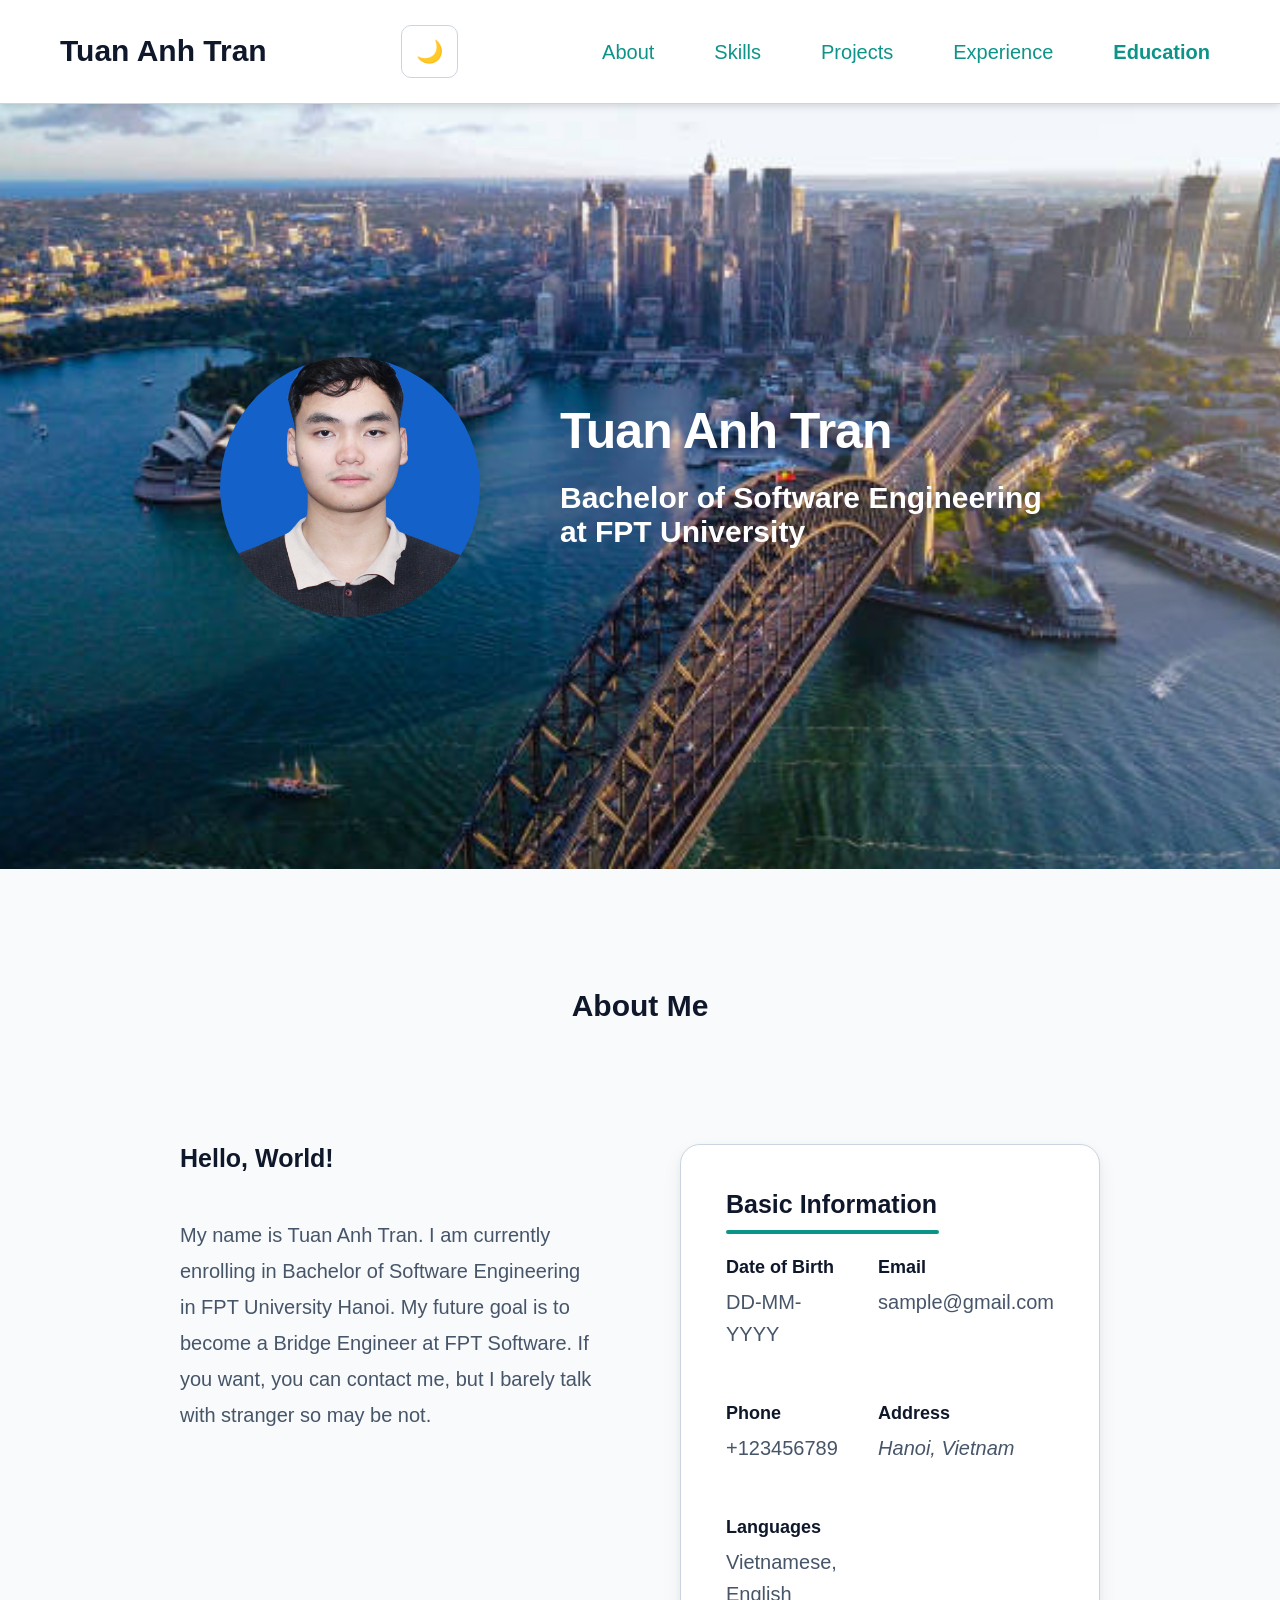
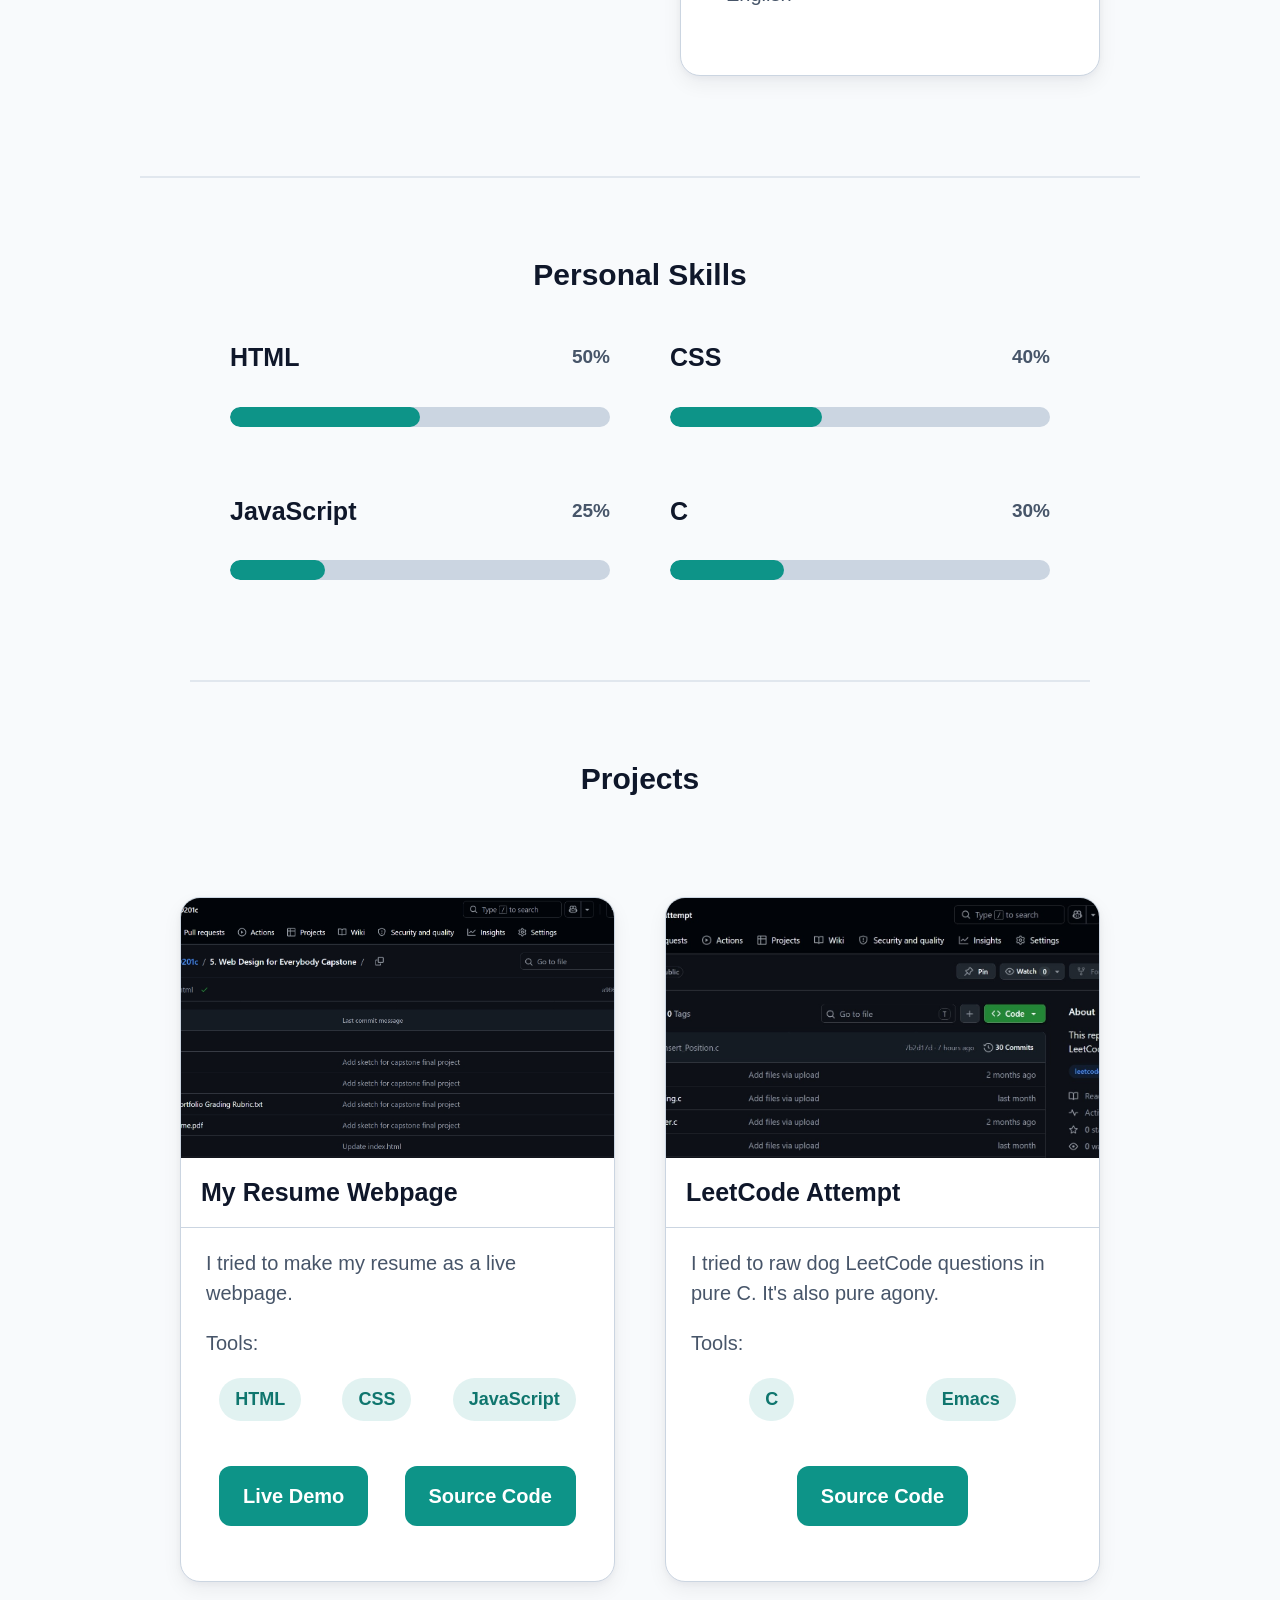
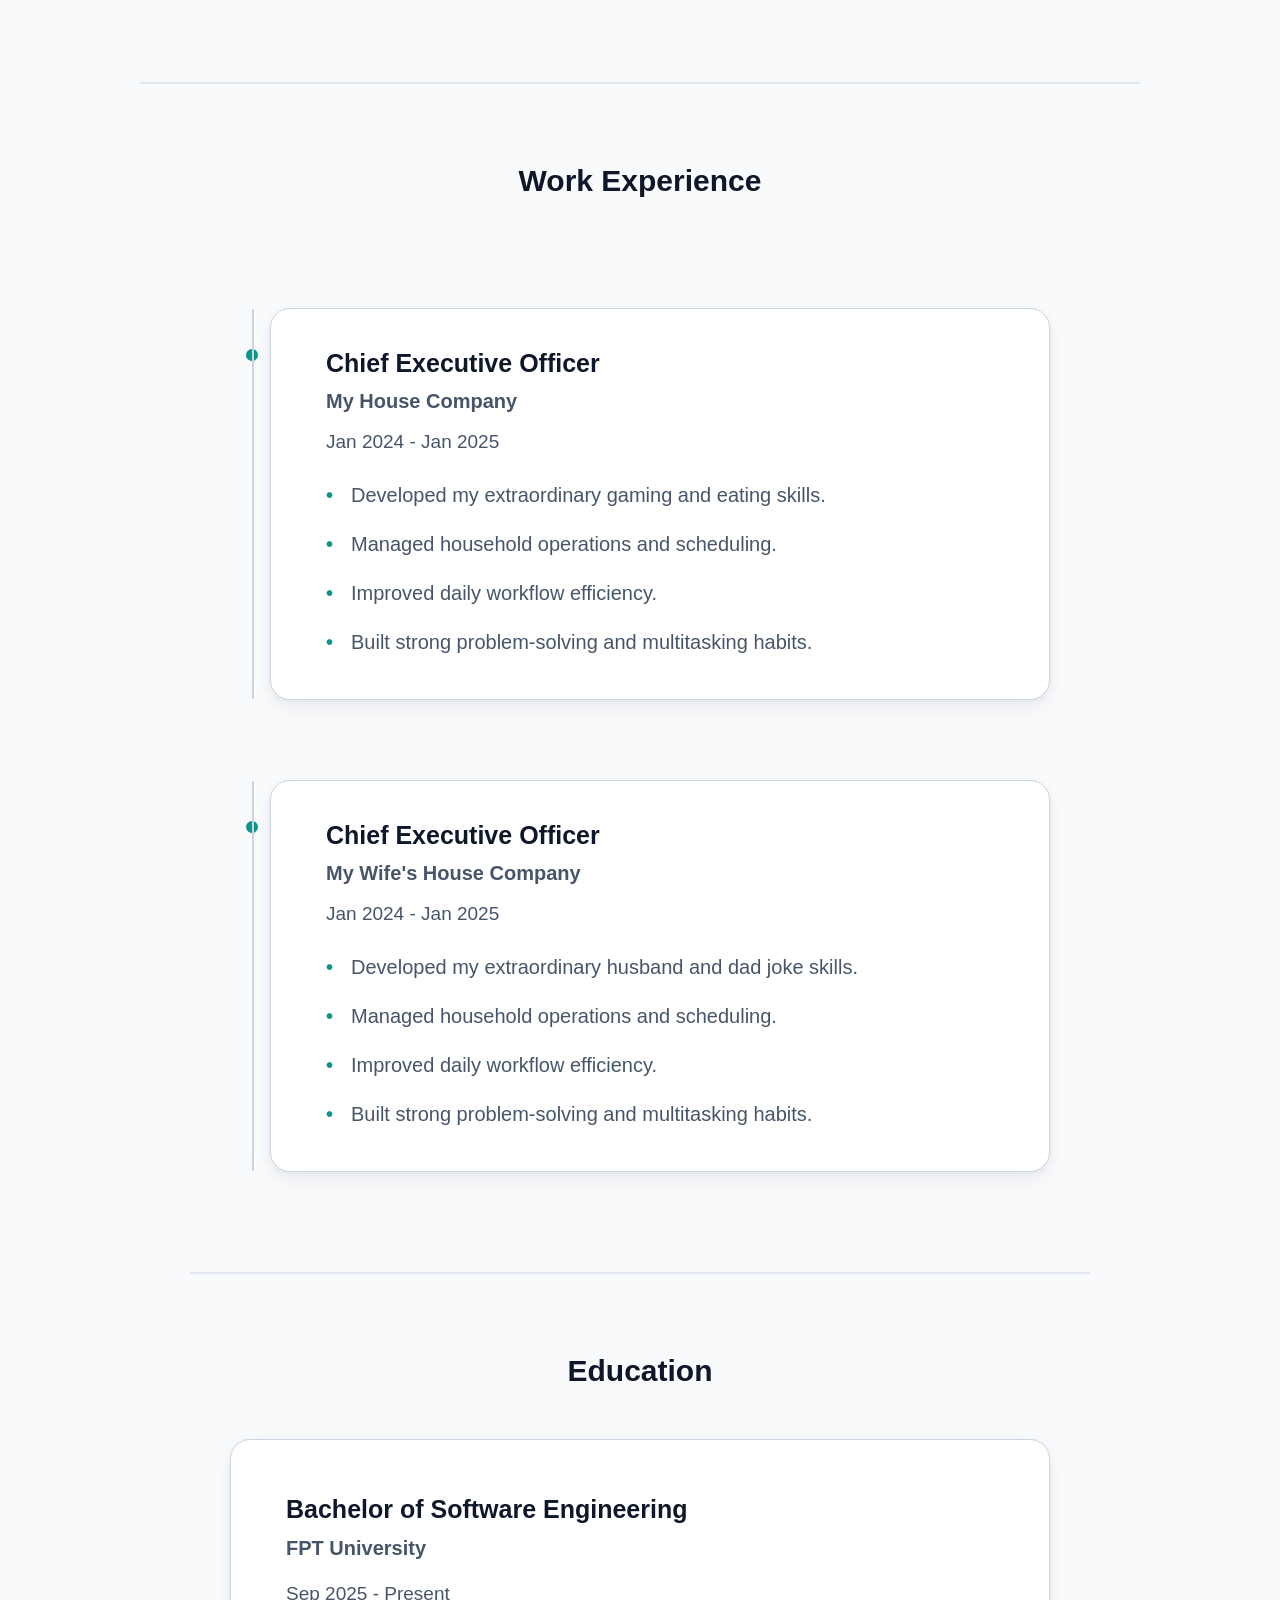
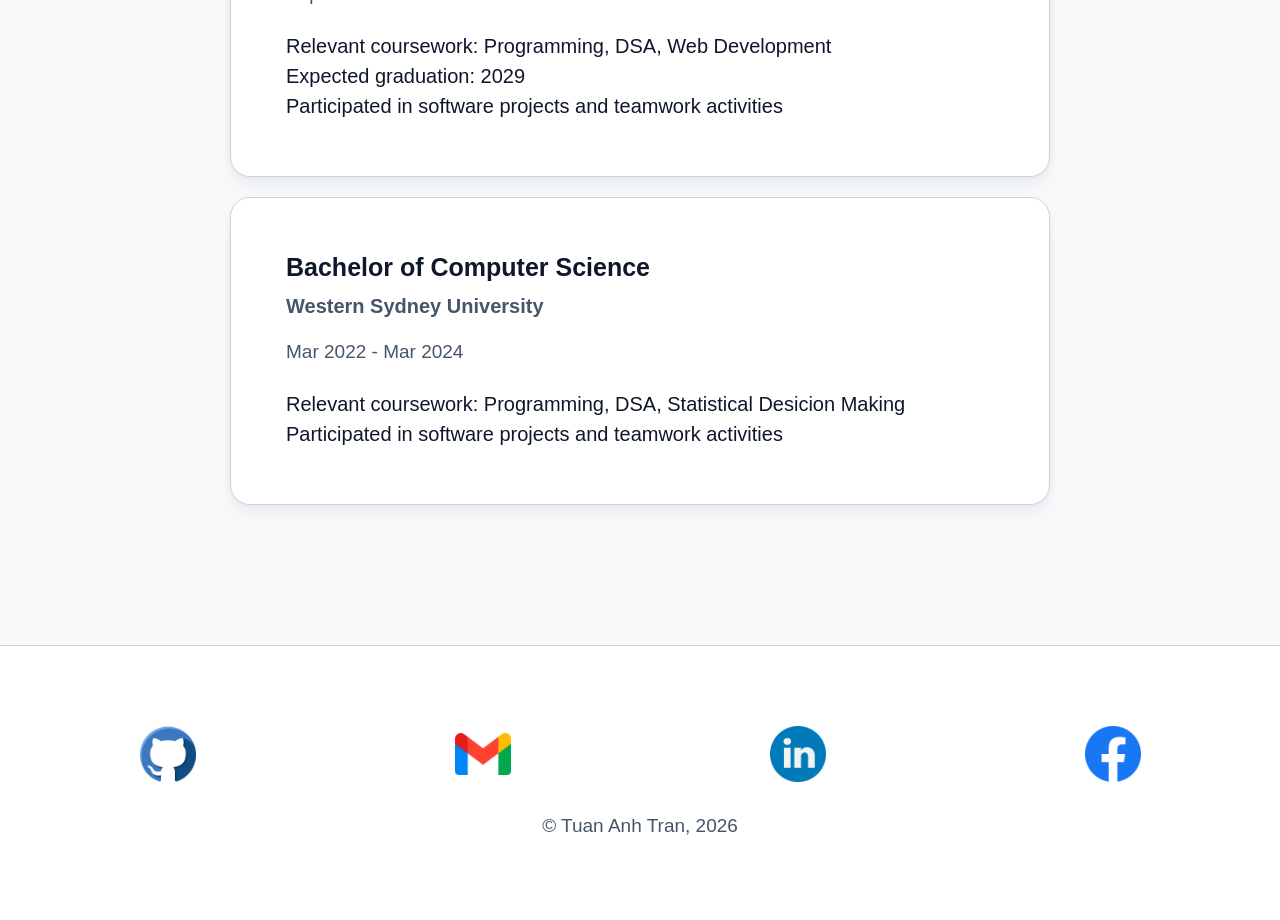
==== commit e3894a6d: "Major Update" ====
--- a/5. Web Design for Everybody Capstone/index.html
+++ b/5. Web Design for Everybody Capstone/index.html
@@ -18,12 +18,20 @@
 
 	<nav id="nav_bar">
 		<h2 class="nav_name">Tuan Anh Tran</h2>
+		
+		<button
+			class="theme_toggle"
+			aria-label="Toggle dark mode"
+			aria-pressed="false"
+			type="button">
+			&#x1F319;
+		</button>
 
 		<button
 			class="nav_toggle"
 			aria-label="Toggle navigation"
 			aria-expanded="false"
-			aria-controls="nav_menu">
+			aria-controls="nav_menu" type="button">
 			&#9776;
 		</button>
 
@@ -42,10 +50,12 @@
 
 	<header id="overview">
 		<section>
-			<img src="images/Dennis_Ritchie.jpg" alt="Portrait placeholder of Dennis Ritchie">
-
-			<h1>Tuan Anh Tran</h1>
-			<h2>Bachelor of Software Engineering at FPT University</h2>
+			<img src="images/ID.JPG" alt = "My ID Photo">
+
+				<div class="overview_content">
+					<h1>Tuan Anh Tran</h1>
+					<h2>Bachelor of Software Engineering at FPT University</h2>
+				</div>
 		</section>
 	</header>
 
@@ -56,7 +66,7 @@
 			<div class="about_content">
 				<h3>Hello, World!</h3>
 				<p>
-					My name is Tuan Anh Tran. Lorem ipsum dolor sit amet...
+					My name is Tuan Anh Tran. I am currently enrolling in Bachelor of Software Engineering in FPT University Hanoi. My future goal is to become a Bridge Engineer at FPT Software. If you want, you can contact me, but I barely talk with stranger so may be not.
 				</p>
 			</div>
 
@@ -64,20 +74,30 @@
 				<h3>Basic Information</h3>
 
 				<dl>
-					<dt>Date of Birth</dt>
-					<dd>DD-MM-YYYY</dd>
-
-					<dt>Email</dt>
-					<dd>sample@gmail.com</dd>
-
-					<dt>Phone</dt>
-					<dd>+123456789</dd>
-
-					<dt>Address</dt>
-					<dd><address>Hanoi, Vietnam</address></dd>
-
-					<dt>Languages</dt>
-					<dd>Vietnamese, English</dd>
+					<div class="info_item">
+						<dt>Date of Birth</dt>
+						<dd>DD-MM-YYYY</dd>
+					</div>
+					
+					<div class="info_item">
+						<dt>Email</dt>
+						<dd>sample@gmail.com</dd>
+					</div>
+
+					<div class="info_item">
+						<dt>Phone</dt>
+						<dd>+123456789</dd>
+					</div>
+					
+					<div class="info_item">
+						<dt>Address</dt>
+						<dd><address>Hanoi, Vietnam</address></dd>
+					</div>
+					
+					<div class="info_item">
+						<dt>Languages</dt>
+						<dd>Vietnamese, English</dd>
+					</div>
 				</dl>
 			</div>
 		</section>
@@ -87,71 +107,75 @@
 
 			<ul>
 				<li>
-					<h3>HTML</h3>
+					<div class="skill_label">
+						<h3>HTML</h3>
+						<span>50%</span>
+					</div>
 
 					<div
 						class="skill_bar"
 						role="progressbar"
 						aria-label="HTML skill level"
-						aria-valuenow="90"
+						aria-valuenow="50"
 						aria-valuemin="0"
 						aria-valuemax="100">
 
 						<div class="skill_fill html"></div>
 					</div>
-
-					<span>90%</span>
 				</li>
 
 				<li>
-					<h3>CSS</h3>
+					<div class="skill_label">
+						<h3>CSS</h3>
+						<span>40%</span>
+					</div>
 
 					<div
 						class="skill_bar"
 						role="progressbar"
 						aria-label="CSS skill level"
-						aria-valuenow="80"
+						aria-valuenow="40"
 						aria-valuemin="0"
 						aria-valuemax="100">
 
 						<div class="skill_fill css"></div>
 					</div>
-
-					<span>80%</span>
 				</li>
 
 				<li>
-					<h3>JavaScript</h3>
+					<div class="skill_label">
+						<h3>JavaScript</h3>
+						<span>25%</span>
+					</div>
 
 					<div
 						class="skill_bar"
 						role="progressbar"
 						aria-label="JavaScript skill level"
-						aria-valuenow="75"
+						aria-valuenow="25"
 						aria-valuemin="0"
 						aria-valuemax="100">
 
 						<div class="skill_fill js"></div>
 					</div>
-
-					<span>75%</span>
 				</li>
 
 				<li>
-					<h3>C</h3>
+					<div class="skill_label">
+						<h3>C</h3>
+						<span>30%</span>
+					</div>
 
 					<div
 						class="skill_bar"
 						role="progressbar"
 						aria-label="C programming skill level"
-						aria-valuenow="70"
+						aria-valuenow="30"
 						aria-valuemin="0"
 						aria-valuemax="100">
 
 						<div class="skill_fill c"></div>
 					</div>
-
-					<span>70%</span>
 				</li>
 			</ul>
 		</section>
@@ -161,11 +185,11 @@
 
 			<article class="project project1">
 				<figure>
-					<img src="images/github_web.jpeg" alt="Screenshot of resume webpage project">
-					<figcaption>My Resume Webpage</figcaption>
+					<img src="images/github_web.jpeg" alt="Homepage preview of personal resume website">
+					<figcaption><h3>My Resume Webpage</h3></figcaption>
 				</figure>
 
-				<p>I tried to make my resume as a live webpage...</p>
+				<p>I tried to make my resume as a live webpage.</p>
 
 				<p>Tools:</p>
 				<ul>
@@ -173,44 +197,49 @@
 					<li>CSS</li>
 					<li>JavaScript</li>
 				</ul>
-
-				<p>
-					<a href="https://tankank.github.io/WED201c/5.%20Web%20Design%20for%20Everybody%20Capstone"
-					   target="_blank"
-					   rel="noopener noreferrer">
-						Live Demo
-					</a>
-				</p>
-
-				<p>
-					<a href="https://github.com/TankAnk/WED201c/tree/main/5.%20Web%20Design%20for%20Everybody%20Capstone"
-					   target="_blank"
-					   rel="noopener noreferrer">
-						Source Code
-					</a>
-				</p>
+				
+				<div class="project_links">
+					<p>
+						<a href="https://tankank.github.io/WED201c/5.%20Web%20Design%20for%20Everybody%20Capstone"
+						   target="_blank"
+						   rel="noopener noreferrer">
+							Live Demo
+						</a>
+					</p>
+
+					<p>
+						<a href="https://github.com/TankAnk/WED201c/tree/main/5.%20Web%20Design%20for%20Everybody%20Capstone"
+						   target="_blank"
+						   rel="noopener noreferrer">
+							Source Code
+						</a>
+					</p>
+				</div>
 			</article>
 
 			<article class="project project2">
 				<figure>
 					<img src="images/github_leetcode.jpeg" alt="Screenshot of LeetCode attempt project">
-					<figcaption>LeetCode Attempt</figcaption>
+					<figcaption><h3>LeetCode Attempt</h3></figcaption>
 				</figure>
 
-				<p>I tried to raw dog LeetCode questions in pure C.</p>
+				<p>I tried to raw dog LeetCode questions in pure C. It's also pure agony.</p>
 
 				<p>Tools:</p>
 				<ul>
 					<li>C</li>
-				</ul>
-
-				<p>
-					<a href="https://github.com/TankAnk/LeetCode_Attempt"
-					   target="_blank"
-					   rel="noopener noreferrer">
-						Source Code
-					</a>
-				</p>
+					<li>Emacs</li>
+				</ul>
+				
+				<div class="project_links">
+					<p>
+						<a href="https://github.com/TankAnk/LeetCode_Attempt"
+						   target="_blank"
+						   rel="noopener noreferrer">
+							Source Code
+						</a>
+					</p>
+				</div>
 			</article>
 		</section>
 
@@ -224,7 +253,12 @@
 					<time datetime="2024-01">Jan 2024</time> -
 					<time datetime="2025-01">Jan 2025</time>
 				</p>
-				<p>Developed my extraordinary gaming and eating skills.</p>
+				<ul class="job_achievements">
+					<li>Developed my extraordinary gaming and eating skills.</li>
+					<li>Managed household operations and scheduling.</li>
+					<li>Improved daily workflow efficiency.</li>
+					<li>Built strong problem-solving and multitasking habits.</li>
+				</ul>
 			</article>
 
 			<article class="job job2">
@@ -234,7 +268,12 @@
 					<time datetime="2024-01">Jan 2024</time> -
 					<time datetime="2025-01">Jan 2025</time>
 				</p>
-				<p>Developed my extraordinary husband and dad joke skills.</p>
+				<ul class="job_achievements">
+					<li>Developed my extraordinary husband and dad joke skills.</li>
+					<li>Managed household operations and scheduling.</li>
+					<li>Improved daily workflow efficiency.</li>
+					<li>Built strong problem-solving and multitasking habits.</li>
+				</ul>
 			</article>
 		</section>
 
@@ -249,32 +288,50 @@
 					<time datetime="2025-09">Sep 2025</time> - Present
 				</p>
 
-				<p>Developed my extraordinary gaming and eating skills.</p>
+				<ul class="edu_details">
+					<li>Relevant coursework: Programming, DSA, Web Development</li>
+					<li>Expected graduation: 2029</li>
+					<li>Participated in software projects and teamwork activities</li>
+				</ul>
+			</article>
+			
+			<article class="uni uni2">
+				<h3>Bachelor of Computer Science</h3>
+				<p>Western Sydney University</p>
+
+				<p>
+					<time datetime="2022-03">Mar 2022</time> - <time datetime="2024-03">Mar 2024</time>
+				</p>
+
+				<ul class="edu_details">
+					<li>Relevant coursework: Programming, DSA, Statistical Desicion Making</li>
+					<li>Participated in software projects and teamwork activities</li>
+				</ul>
 			</article>
 		</section>
 
 	</main>
 
 	<footer>
-		<nav aria-label="Contact and social links">
-			<a href="https://github.com/TankAnk" target="_blank" rel="noopener noreferrer">
-				<img src="images/github.png" alt="GitHub profile">
+		<nav aria-label="Contact and Social Links">
+			<a href="https://github.com/TankAnk" aria-label="GitHub profile" target="_blank" rel="noopener noreferrer">
+				<img src="images/github.png" alt="GitHub Profile">
 			</a>
 
-			<a href="mailto:trantuananh14082003@gmail.com">
-				<img src="images/email.png" alt="Send email">
+			<a href="mailto:trantuananh14082003@gmail.com" aria-label="Gmail Address"> 
+				<img src="images/gmail.png" alt="Send Email">
 			</a>
 
-			<a href="https://www.linkedin.com/in/tuan-anh-tran-63315b25b"
+			<a href="https://www.linkedin.com/in/tuan-anh-tran-63315b25b" aria-label="LinkedIn profile"
 			   target="_blank"
 			   rel="noopener noreferrer">
-				<img src="images/linkedin.png" alt="LinkedIn profile">
+				<img src="images/linkedin.png" alt="LinkedIn Profile">
 			</a>
 
-			<a href="https://www.facebook.com/tuanannh.tran.35"
+			<a href="https://www.facebook.com/tuanannh.tran.35" aria-label="Facebook profile"
 			   target="_blank"
 			   rel="noopener noreferrer">
-				<img src="images/facebook.png" alt="Facebook profile">
+				<img src="images/facebook.png" alt="Facebook Profile">
 			</a>
 		</nav>
 
--- a/5. Web Design for Everybody Capstone/stylesheets/main.css
+++ b/5. Web Design for Everybody Capstone/stylesheets/main.css
@@ -41,7 +41,7 @@
 
 h1, h2, h3, h4, h5, h6
 {
-	line-height: 1.2;
+	line-height: 1.15;
 }
 
 button, input, textarea, select
@@ -80,6 +80,51 @@
 	color: var(--color_text);
 }
 
+h1
+{
+	font-size: 2.5em;
+}
+
+h2
+{
+	font-size: 1.5em;
+}
+
+h3
+{
+	font-size: 1.25em;
+}
+
+h4
+{
+	font-size: 1.15em;
+}
+
+h5
+{
+	font-size: 1em;
+}
+
+h6
+{
+	font-size: 0.85em;
+}
+
+h1, h2, h3
+{
+	font-weight: 700;
+}
+
+h4, h5
+{
+	font-weight: 600;
+}
+
+h6
+{
+	font-weight: 500;
+}
+
 a
 {
 	color: var(--color_accent);
@@ -95,6 +140,28 @@
 {
 	outline: 3px solid var(--color_focus);
 	outline-offset: 3px;
+}
+
+main section
+{
+	padding: 5rem 1.5rem;
+	max-width: 1000px;
+	margin: 0 auto;
+}
+
+main section:not(:last-child)
+{
+	border-bottom: 2px solid rgba(203, 213, 225, 0.5);
+}
+
+p 
+{
+	max-width: 65ch;
+}
+
+section article, section div
+{
+	margin-bottom: 1rem;
 }
 
 /*Skip button*/
@@ -137,7 +204,6 @@
 	align-items: center;
 	box-shadow: 0 2px 8px rgba(0,0,0,0.15);
 	z-index: 100;
-	font-size: 1em;
 }
 
 #nav_bar.nav_overview
@@ -150,6 +216,12 @@
 {
 	background-color: rgba(15, 23, 42);
 	color: white;
+}
+
+#nav_bar a.active
+{
+	color: var(--color_accent);
+	font-weight: 600;
 }
 
 #nav_bar.nav_overview ul
@@ -168,7 +240,7 @@
 	display: block;
 	background: none;
 	border: none;
-	font-size: 1rem;
+	font-size: 1em;
 	cursor: pointer;
 	color: var(--color_text);
 }
@@ -227,14 +299,54 @@
 	display: flex;
 	align-items: center;
 	justify-content: center;
+	margin-bottom: 2rem;
 
 	padding: 1.5rem;
 
-	background: linear-gradient(
-		to bottom,
-		var(--color_surface),
-		var(--color_background)
-	);
+	position: relative;
+	overflow: hidden;
+	background-image: url("../images/sydney.jpg") !important;
+		background:
+		linear-gradient(
+			135deg,
+			var(--color_surface),
+			var(--color_background)
+		);
+	background-size: cover;
+	background-position: center;
+	background-repeat: no-repeat;
+}
+
+#overview::before, #overview::after
+{
+	content: "";
+	position: absolute;
+	width: 420px;
+	height: 420px;
+	border-radius: 50%;
+	filter: blur(70px);
+	z-index: 0;
+	opacity: 0.18;
+}
+
+#overview::after
+{
+	bottom: -160px;
+	right: -160px;
+	background: #3b82f6; /* subtle blue complement */
+}
+
+#overview section
+{
+	position: relative;
+	z-index: 1;
+}
+
+.overview_content
+{
+	display: flex;
+	flex-direction: column;
+	gap: 1rem;
 }
 
 #overview section
@@ -255,23 +367,19 @@
 	object-fit: cover;
 
 	border-radius: 50%;
-	border: 3px solid var(--color_border);
 
 	box-shadow: 0 8px 20px rgba(0, 0, 0, 0.1);
 }
 
 #overview h1
 {
-	font-size: 2.5rem;
-	font-weight: 700;
 	letter-spacing: -0.02em;
+	color: white;
 }
 
 #overview h2
 {
-	font-size: 1.1rem;
-	font-weight: 400;
-	color: var(--color_text_secondary);
+	color: white;
 	max-width: 500px;
 }
 
@@ -295,26 +403,51 @@
 	margin-bottom: 2rem;
 }
 
-.about_content h3
-{
-	font-size: 1.5rem;
-	margin-bottom: 1rem;
+a, button, .about_info
+{
+	transition:
+		color 0.2s ease,
+		background-color 0.2s ease,
+		transform 0.2s ease,
+		box-shadow 0.2s ease;
+}
+
+.about_content
+{
+	display: flex;
+	flex-direction: column;
+	gap: 1.25rem;
 }
 
 .about_content p
 {
+	line-height: 1.8;
+	max-width: 60ch;
 	color: var(--color_text_secondary);
-	line-height: 1.7;
 }
 
 .about_info
 {
 	background-color: var(--color_surface);
 	border: 1px solid var(--color_border);
-	border-radius: 0.75rem;
-	padding: 1.5rem;
-
-	box-shadow: 0 4px 12px rgba(0,0,0,0.05);
+	border-radius: 1rem;
+	padding: 2rem;
+
+	box-shadow:
+		0 8px 20px rgba(15, 23, 42, 0.06),
+		0 2px 6px rgba(15, 23, 42, 0.04);
+
+	transition:
+		transform 0.25s ease,
+		box-shadow 0.25s ease;
+}
+
+.about_info:hover {
+	transform: translateY(-4px);
+
+	box-shadow:
+		0 14px 30px rgba(15, 23, 42, 0.08),
+		0 4px 10px rgba(15, 23, 42, 0.05);
 }
 
 .about_info dl
@@ -326,28 +459,955 @@
 
 .about_info dt
 {
+	font-size: 0.9rem;
 	font-weight: 600;
 	color: var(--color_text);
+	margin-bottom: 0.25rem;
+}
+
+.about_info dd
+{
+	color: var(--color_text_secondary);
+	line-height: 1.6;
+}
+
+.about_content h3, .about_info h3
+{
+	margin-bottom: 1rem;
+}
+
+.about_info h3::after
+{
+	content: "";
+	display: block;
+	width: 80%;
+	max-width: 14rem;	
+	height: 0.2rem;
+	margin-top: 0.6rem;
+	border-radius: 999px;
+	background-color: var(--color_accent);
+}
+
+/*Skills*/
+#skills
+{
+	padding: 4rem 1.5rem;
+	max-width: 900px;
+	margin: 0 auto;
+}
+
+#skills > h2
+{
+	text-align: center;
+	margin-bottom: 2.5rem;
+}
+
+#skills ul
+{
+	display: flex;
+	flex-direction: column;
+	gap: 2rem;
+}
+
+#skills li
+{
+	display: flex;
+	flex-direction: column;
+	gap: 0.75rem;
+}
+
+.skill_label
+{
+	display: flex;
+	justify-content: space-between;
+	align-items: center;
+}
+
+.skill_label span
+{
+	font-size: 0.95em;
+	font-weight: 600;
+	color: var(--color_text_secondary);
+}
+
+.skill_bar
+{
+	width: 100%;
+	height: 0.85rem;
+
+	background-color: var(--color_border);
+	border-radius: 999px;
+	overflow: hidden;
+}
+
+.skill_label span
+{
+	min-width: 3ch;
+	text-align: right;
+}
+
+.skill_fill
+{
+	height: 100%;
+	border-radius: inherit;
+	background-color: var(--color_accent);
+
+	transform: scaleX(0);
+	transform-origin: left;
+}
+
+.skill_fill.animate
+{
+	animation: fillBar 1s ease forwards;
+}
+
+@keyframes fillBar
+{
+	from {
+		transform: scaleX(0);
+	}
+	to {
+		transform: scaleX(1);
+	}
+}
+
+.skill_fill.html
+{
+	width: 50%;
+}
+
+.skill_fill.css
+{
+	width: 40%;
+}
+
+.skill_fill.js
+{
+	width: 25%;
+}
+
+.skill_fill.c
+{
+	width: 30%;
+}
+
+/*Projects*/
+#projects
+{
+	padding: 4rem 1.5rem;
+	max-width: 1000px;
+	margin: 0 auto;
+	
+	display: flex;
+	flex-direction: column;
+	gap: 2rem;
+}
+
+#projects > h2
+{
+	text-align: center;
+	margin-bottom: 2.5rem;
+}
+
+.project:hover
+{
+	transform: translateY(-6px);
+
+	box-shadow:
+		0 16px 30px rgba(15, 23, 42, 0.08),
+		0 4px 10px rgba(15, 23, 42, 0.05);
+}
+
+.project figure
+{
+	position: relative;
+	overflow: hidden;
+}
+
+.project img
+{
+	width: 100%;
+	height: 220px;
+	object-fit: cover;
+
+	transition: transform 0.3s ease;
+}
+
+.project:hover img
+{
+	transform: scale(1.03);
+}
+
+.project figcaption
+{
+	padding: 1rem;
+	font-weight: 600;
+	border-bottom: 1px solid var(--color_border);
+}
+
+.project > p,
+.project > ul
+{
+	padding-inline: 1.25rem;
+}
+
+.project > p
+{
+	margin-top: 1rem;
+	color: var(--color_text_secondary);
+}
+
+.project ul
+{
+	display: flex;
+	flex-wrap: wrap;
+	justify-content: space-around;
+	gap: 0.75rem;
+	margin-top: 1rem;
+	margin-bottom: 1rem;
+}
+
+.project ul li
+{
+	padding: 0.4rem 0.8rem;
+	border-radius: 999px;
+
+	background-color: rgba(13, 148, 136, 0.12);
+	color: var(--color_accent_hover);
+
 	font-size: 0.9rem;
-}
-
-.about_info dd
-{
-	margin-left: 0;
+	font-weight: 600;
+}
+
+.project
+{
+	background-color: var(--color_surface);
+	border: 1px solid var(--color_border);
+	border-radius: 1rem;
+	overflow: hidden;
+
+	box-shadow:
+		0 8px 20px rgba(15, 23, 42, 0.06),
+		0 2px 6px rgba(15, 23, 42, 0.04);
+
+	transition:
+		transform 0.25s ease,
+		box-shadow 0.25s ease;
+}
+
+.project_links
+{
+	display: flex;
+	justify-content: space-around;
+	flex-wrap: wrap;
+	gap: 0.75rem;
+	
+
+	padding: 1rem 1.25rem 1.5rem;
+}
+
+.project_links a
+{
+	display: inline-flex;
+	align-items: center;
+	justify-content: center;
+
+	padding: 0.75rem 1.2rem;
+	border-radius: 0.6rem;
+
+	background-color: var(--color_accent);
+	color: white;
+	font-weight: 600;
+
+	transition:
+		background-color 0.2s ease,
+		transform 0.2s ease;
+}
+
+.project_links a:hover, .project_links a:focus-visible
+{
+	background-color: var(--color_accent_hover);
+	transform: translateY(-2px);
+}
+
+/*Work Experience*/
+#xp
+{
+	padding: 4rem 1.5rem;
+	max-width: 900px;
+	margin: 0 auto;
+	
+	position: relative;
+	display: flex;
+	flex-direction: column;
+	gap: 2rem;
+}
+
+#xp > h2
+{
+	text-align: center;
+	margin-bottom: 2.5rem;
+}
+
+.job
+{
+	position: relative;
+
+	padding: 1.5rem 1.5rem 1.5rem 2rem;
+	margin-left: 1rem;
+
+	background-color: var(--color_surface);
+	border: 1px solid var(--color_border);
+	border-radius: 1rem;
+
+	box-shadow:
+		0 8px 20px rgba(15, 23, 42, 0.06),
+		0 2px 6px rgba(15, 23, 42, 0.04);
+
+	transition:
+		transform 0.25s ease,
+		box-shadow 0.25s ease;
+}
+
+.job:hover
+{
+	transform: translateY(-4px);
+
+	box-shadow:
+		0 14px 30px rgba(15, 23, 42, 0.08),
+		0 4px 10px rgba(15, 23, 42, 0.05);
+}
+
+.job::before
+{
+	content: "";
+	position: absolute;
+
+	top: 2rem;
+	left: -1rem;
+
+	width: 12px;
+	height: 12px;
+
+	border-radius: 50%;
+	background-color: var(--color_accent);
+}
+
+.job::after
+{
+	content: "";
+	position: absolute;
+
+	top: 0;
+	left: -0.7rem;
+
+	width: 2px;
+	height: 100%;
+
+	background-color: var(--color_border);
+}
+
+.job h3
+{
+	margin-bottom: 0.4rem;
+}
+
+.job p:nth-of-type(1)
+{
+	font-weight: 600;
 	color: var(--color_text_secondary);
 }
 
+.job p:nth-of-type(2)
+{
+	font-size: 0.95rem;
+	margin: 0.5rem 0 1rem;
+	color: var(--color_text_secondary);
+}
+
+.job p:last-of-type
+{
+	line-height: 1.7;
+}
+
+.job_achievements
+{
+	margin-top: 1rem;
+
+	display: flex;
+	flex-direction: column;
+	gap: 0.75rem;
+}
+
+.job_achievements li
+{
+	position: relative;
+	padding-left: 1.25rem;
+
+	line-height: 1.7;
+	color: var(--color_text_secondary);
+}
+
+.job_achievements li::before
+{
+	content: "•";
+	position: absolute;
+	left: 0;
+	font-weight: bold;
+	color: var(--color_accent);
+}
+
+/*Education*/
+#education
+{
+	padding: 4rem 1.5rem;
+	max-width: 900px;
+	margin: 0 auto;
+}
+
+#education > h2
+{
+	text-align: center;
+	margin-bottom: 2.5rem;
+}
+
+.uni
+{
+	background-color: var(--color_surface);
+	border: 1px solid var(--color_border);
+	border-radius: 1rem;
+
+	padding: 2rem;
+
+	box-shadow:
+		0 8px 20px rgba(15, 23, 42, 0.06),
+		0 2px 6px rgba(15, 23, 42, 0.04);
+
+	transition:
+		transform 0.25s ease,
+		box-shadow 0.25s ease;
+}
+
+.uni:hover
+{
+	transform: translateY(-4px);
+
+	box-shadow:
+		0 14px 30px rgba(15, 23, 42, 0.08),
+		0 4px 10px rgba(15, 23, 42, 0.05);
+}
+
+.uni h3
+{
+	margin-bottom: 0.5rem;
+}
+
+.uni p:nth-of-type(1)
+{
+	font-weight: 600;
+	color: var(--color_text_secondary);
+}
+
+.uni p:nth-of-type(2)
+{
+	margin: 0.75rem 0 1rem;
+	font-size: 0.95rem;
+	color: var(--color_text_secondary);
+}
+
+.uni p:last-of-type
+{
+	line-height: 1.7;
+}
+
+/*Footer*/
+footer
+{
+	padding: 3rem 1.5rem;
+	margin-top: 2rem;
+
+	background-color: var(--color_surface);
+	border-top: 1px solid var(--color_border);
+}
+
+footer nav
+{
+	display: flex;
+	justify-content: space-around;
+	align-items: center;
+	gap: 1.5rem;
+
+	margin-bottom: 1.5rem;
+}
+
+footer p
+{
+	max-width: none;
+	text-align: center;
+	font-size: 0.95rem;
+	color: var(--color_text_secondary);
+}
+
+footer nav a
+{
+	display: flex;
+	align-items: center;
+	justify-content: center;
+
+	width: clamp(52px, 8vw, 56px);
+	height: clamp(52px, 8vw, 56px);
+	transition:
+		transform 0.25s ease,
+		box-shadow 0.25s ease,
+		border-color 0.25s ease;
+}
+
+footer nav a:hover, footer nav a:focus-visible
+{
+	transform: translateY(-4px);
+
+	border-color: var(--color_accent);
+
+	box-shadow:
+		0 8px 20px rgba(15, 23, 42, 0.08),
+		0 4px 10px rgba(15, 23, 42, 0.05);
+}
+
+footer nav img
+{
+	width: clamp(45px, 8vw, 80px);
+	height: clamp(45px, 8vw, 80px);
+	object-fit: contain;
+}
+
+footer p
+{
+	text-align: center;
+	font-size: 0.95rem;
+	color: var(--color_text_secondary);
+}
+
+/*Dark mode*/
+body.dark_mode
+{
+	--color_background: #0f172a;
+	--color_surface: #1e293b;
+	--color_text: #f8fafc;
+	--color_text_secondary: #cbd5e1;
+	--color_border: #334155;
+	--color_accent: #14b8a6;
+	--color_accent_hover: #2dd4bf;
+	--color_focus: #5eead4;
+}
+
+.nav_actions
+{
+	display: flex;
+	align-items: center;
+	gap: 0.75rem;
+}
+
+.theme_toggle
+{
+	background: none;
+	border: 1px solid var(--color_border);
+	border-radius: 0.5rem;
+
+	padding: 0.45rem 0.7rem;
+	cursor: pointer;
+
+	color: var(--color_text);
+	background-color: var(--color_surface);
+
+	transition:
+		background-color 0.2s ease,
+		transform 0.2s ease,
+		border-color 0.2s ease;
+}
+
+.theme_toggle:hover, .theme_toggle:focus-visible
+{
+	transform: translateY(-2px);
+	border-color: var(--color_accent);
+}
+
+/*Reduced motion*/
+@media (prefers-reduced-motion: reduce)
+{
+	html
+	{
+		scroll-behavior: auto;
+	}
+
+	*
+	{
+		animation: none !important;
+		transition: none !important;
+	}
+}
+
+/*Responsive*/
 @media screen and (min-width: 480px)
 {
-
+	/*Navigation*/
+	#nav_bar
+	{
+		padding: 1rem 1.5rem;
+	}
+
+	#nav_bar ul
+	{
+		gap: 0.75rem;
+	}
+
+	#nav_bar li a
+	{
+		padding: 0.5rem;
+	}
+
+	.nav_toggle,
+	.theme_toggle
+	{
+		font-size: 1.1rem;
+	}
+
+	/*Overview*/
+	#overview
+	{
+		padding: 2rem;
+	}
+
+	#overview img
+	{
+		width: 190px;
+		height: 190px;
+	}
+
+	#overview section
+	{
+		gap: 2rem;
+	}
+
+	/*About*/
+	#about
+	{
+		padding: 4rem 2rem;
+	}
+
+	.about_info
+	{
+		padding: 2.25rem;
+	}
+
+	/*Skills*/
+	#skills
+	{
+		padding: 4rem 2rem;
+	}
+
+	.skill_bar
+	{
+		height: 1rem;
+	}
+
+	/*Projects*/
+	#projects
+	{
+		padding: 4rem 2rem;
+	}
+
+	.project img
+	{
+		height: 250px;
+	}
+
+	.project_links
+	{
+		gap: 1rem;
+	}
+
+	/*Work Experience*/
+	#xp
+	{
+		padding: 4rem 2rem;
+	}
+
+	.job
+	{
+		padding: 1.75rem 1.75rem 1.75rem 2.25rem;
+	}
+
+	/*Education*/
+	#education
+	{
+		padding: 4rem 2rem;
+	}
+
+	.uni
+	{
+		padding: 2.25rem;
+	}
+
+	/*Footer*/
+	footer
+	{
+		padding: 3rem 2rem;
+	}
+
+	footer nav
+	{
+		gap: 2rem;
+	}
 }
 
 @media screen and (min-width: 768px)
 {
-
+	/*Navigation*/
+	.nav_toggle
+	{
+		display: none;
+	}
+
+	#nav_bar
+	{
+		padding: 1rem 2rem;
+	}
+
+	#nav_bar ul
+	{
+		position: static;
+
+		flex-direction: row;
+		align-items: center;
+		gap: 1.25rem;
+
+		width: auto;
+		border: none;
+
+		opacity: 1;
+		visibility: visible;
+		transform: none;
+
+		background: transparent;
+	}
+
+	.nav_actions
+	{
+		display: flex;
+		align-items: center;
+		gap: 1rem;
+	}
+
+	/*Overview*/
+	#overview section
+	{
+		max-width: 800px;
+	}
+
+	#overview img
+	{
+		width: 220px;
+		height: 220px;
+	}
+
+	/*About*/
+	#about
+	{
+		grid-template-columns: 1fr 1fr;
+		gap: 4rem;
+	}
+	
+	.about_info dl
+	{
+		grid-template-columns: repeat(2, 1fr);
+		column-gap: 2rem;
+		row-gap: 1.5rem;
+	}
+	
+	.info_item
+	{
+		display: flex;
+		flex-direction: column;
+	}
+	
+	.about_info h3::after
+	{
+		width: 65%;	
+	}
+
+	/*Skills*/
+	#skills ul
+	{
+		display: grid;
+		grid-template-columns: 1fr 1fr;
+		gap: 2rem 2.5rem;
+	}
+
+	/*Projects*/
+	#projects
+	{
+		display: grid;
+		grid-template-columns: 1fr 1fr;
+		gap: 2rem;
+	}
+
+	#projects > h2
+	{
+		grid-column: 1 / -1;
+	}
+
+	.project img
+	{
+		height: 220px;
+	}
+
+	/*Work Experience*/
+	#xp
+	{
+		gap: 2.5rem;
+	}
+
+	.job
+	{
+		margin-left: 2rem;
+		padding: 2rem 2rem 2rem 2.5rem;
+	}
+
+	.job::before
+	{
+		left: -1.25rem;
+	}
+
+	.job::after
+	{
+		left: -0.95rem;
+	}
+
+	/*Education*/
+	.uni
+	{
+		padding: 2.5rem;
+	}
+
+	/*Footer*/
+	footer nav
+	{
+		gap: 2.5rem;
+	}
 }
 
 @media screen and (min-width: 1024px)
 {
+	html
+	{
+		font-size: 20px;
+	}
 	
+	/*Global spacing*/
+	main section
+	{
+		padding: 6rem 2rem;
+	}
+
+	/*Navigation*/
+	#nav_bar
+	{
+		padding: 1.25rem 3rem;
+	}
+
+	#nav_bar ul
+	{
+		gap: 2rem;
+	}
+
+	/*Overview*/
+	#overview
+	{
+		min-height: 85vh;
+		padding: 3rem;
+	}
+	
+	.overview_content
+	{
+		align-items: flex-start;
+	}
+
+	#overview section
+	{
+		flex-direction: row;
+		text-align: left;
+		align-items: center;
+		justify-content: center;
+
+		gap: 4rem;
+		max-width: 1000px;
+	}
+
+	#overview img
+	{
+		width: 260px;
+		height: 260px;
+		flex-shrink: 0;
+	}
+
+	/*About*/
+	.about_content p
+	{
+		max-width: 70ch;
+	}
+
+	/*Skills*/
+	#skills ul
+	{
+		gap: 2.5rem 3rem;
+	}
+
+	.skill_bar
+	{
+		height: 1rem;
+	}
+
+	/*Projects*/
+	#projects
+	{
+		gap: 2.5rem;
+	}
+
+	.project img
+	{
+		height: 260px;
+	}
+
+	.project_links
+	{
+		padding: 1.25rem 1.5rem 1.75rem;
+	}
+
+	/*Work Experience*/
+	#xp
+	{
+		gap: 3rem;
+	}
+
+	.job
+	{
+		padding: 2rem 2.25rem 2rem 2.75rem;
+	}
+
+	/*Education*/
+	.uni
+	{
+		padding: 2.75rem;
+	}
+
+	/*Footer*/
+	footer
+	{
+		padding: 4rem 2rem;
+	}
+
+	footer nav
+	{
+		gap: 3rem;
+	}
 }
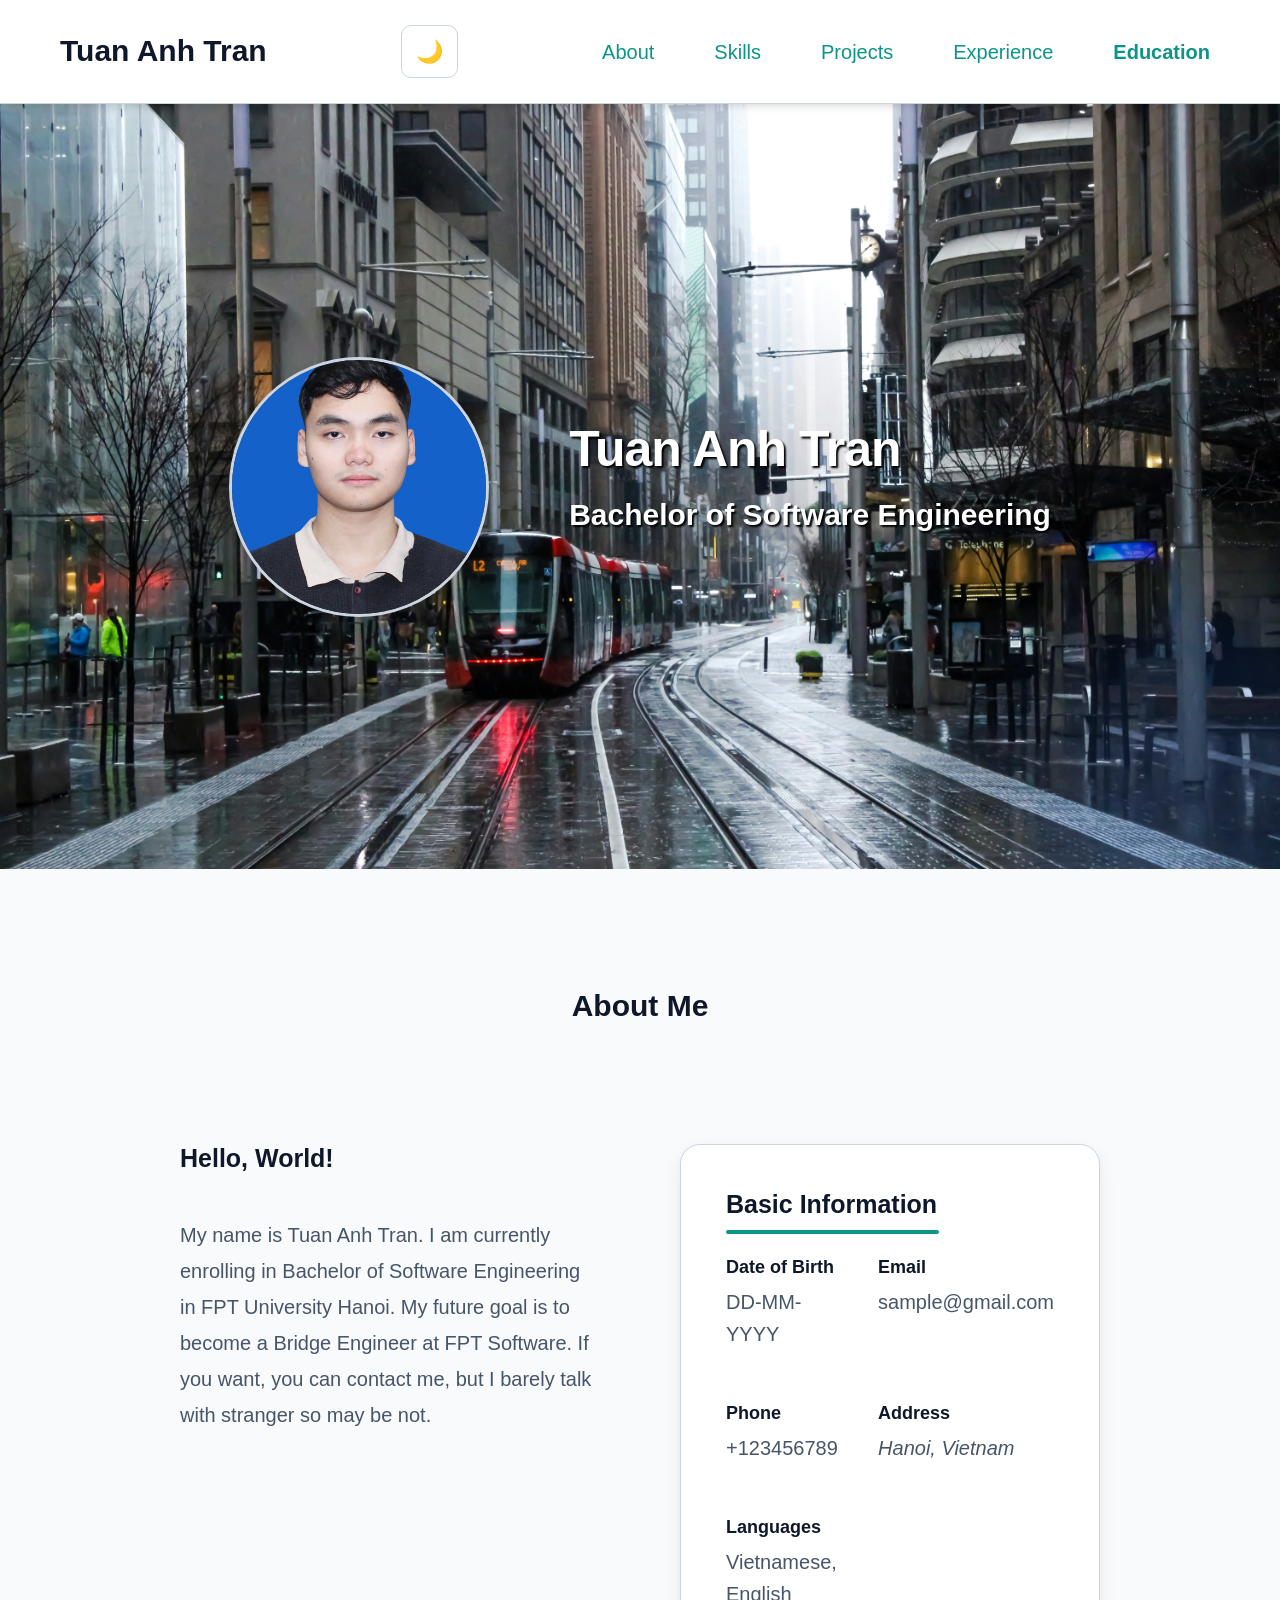
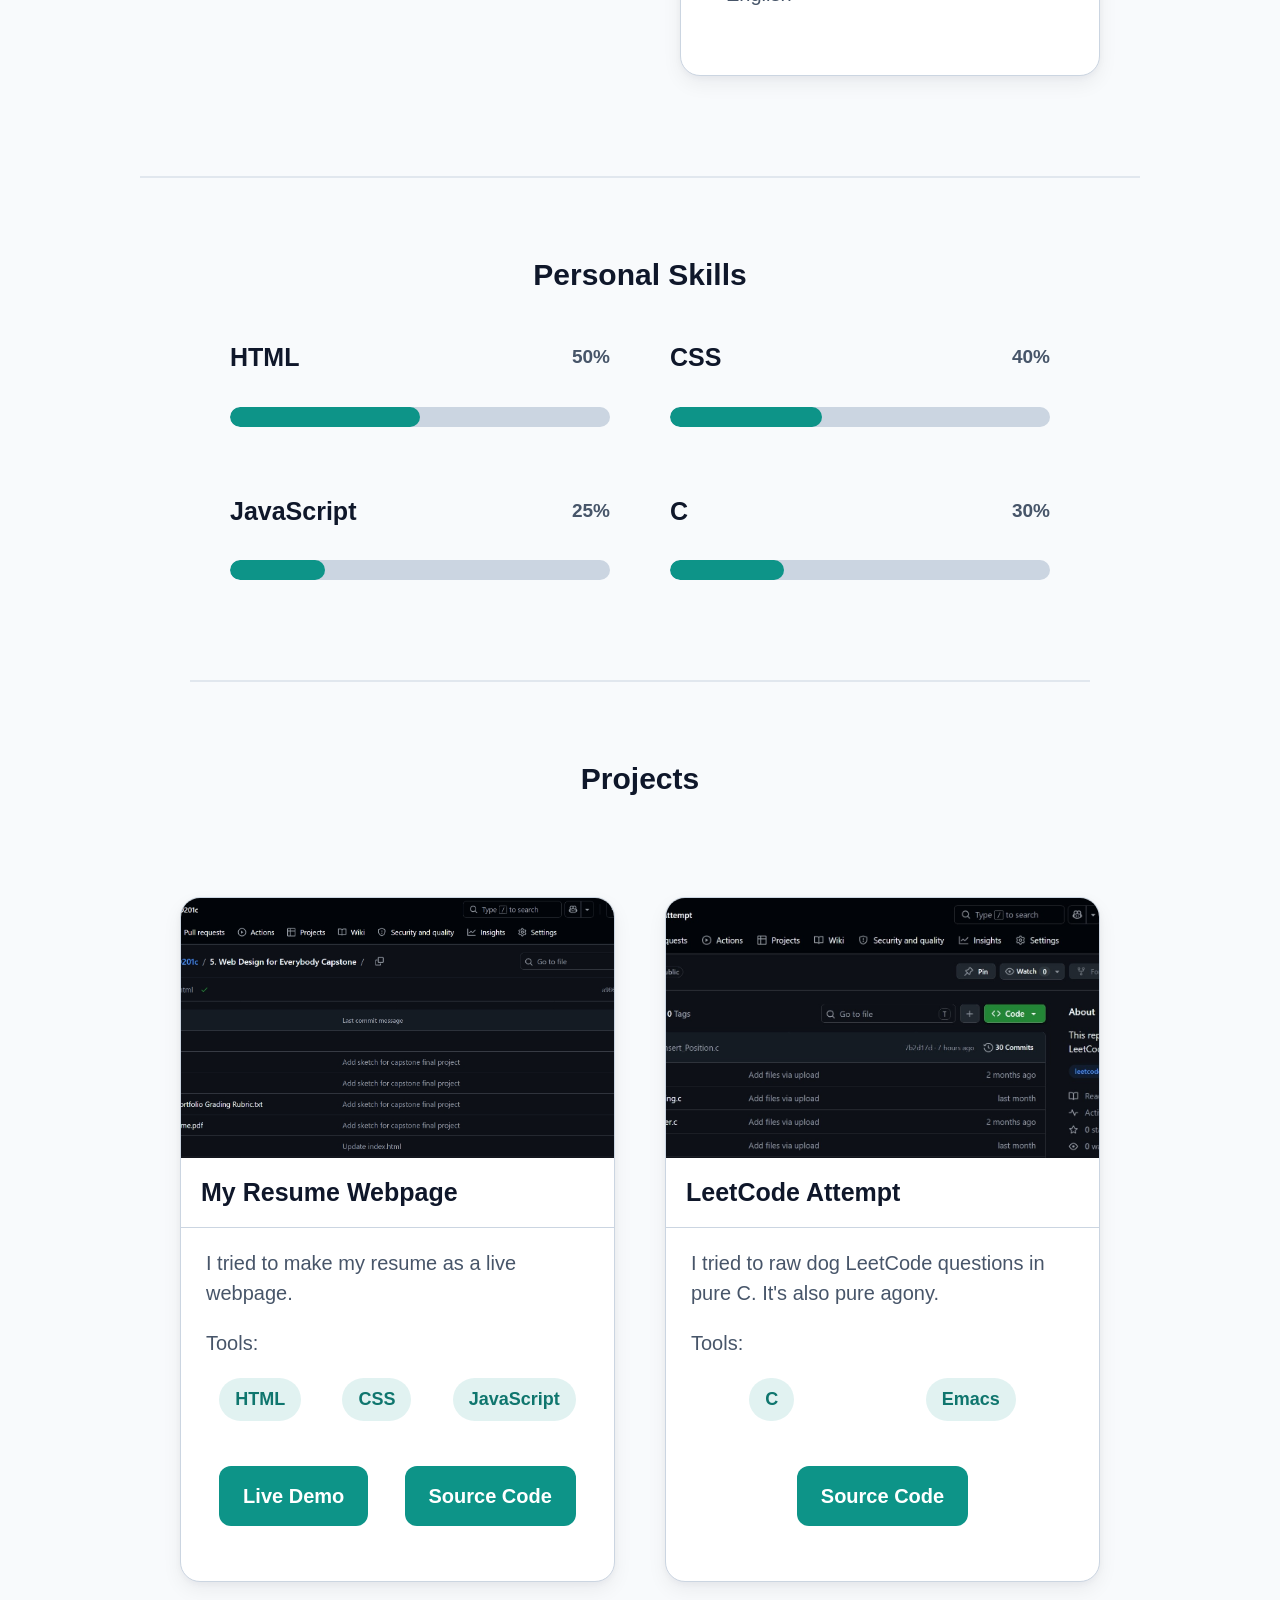
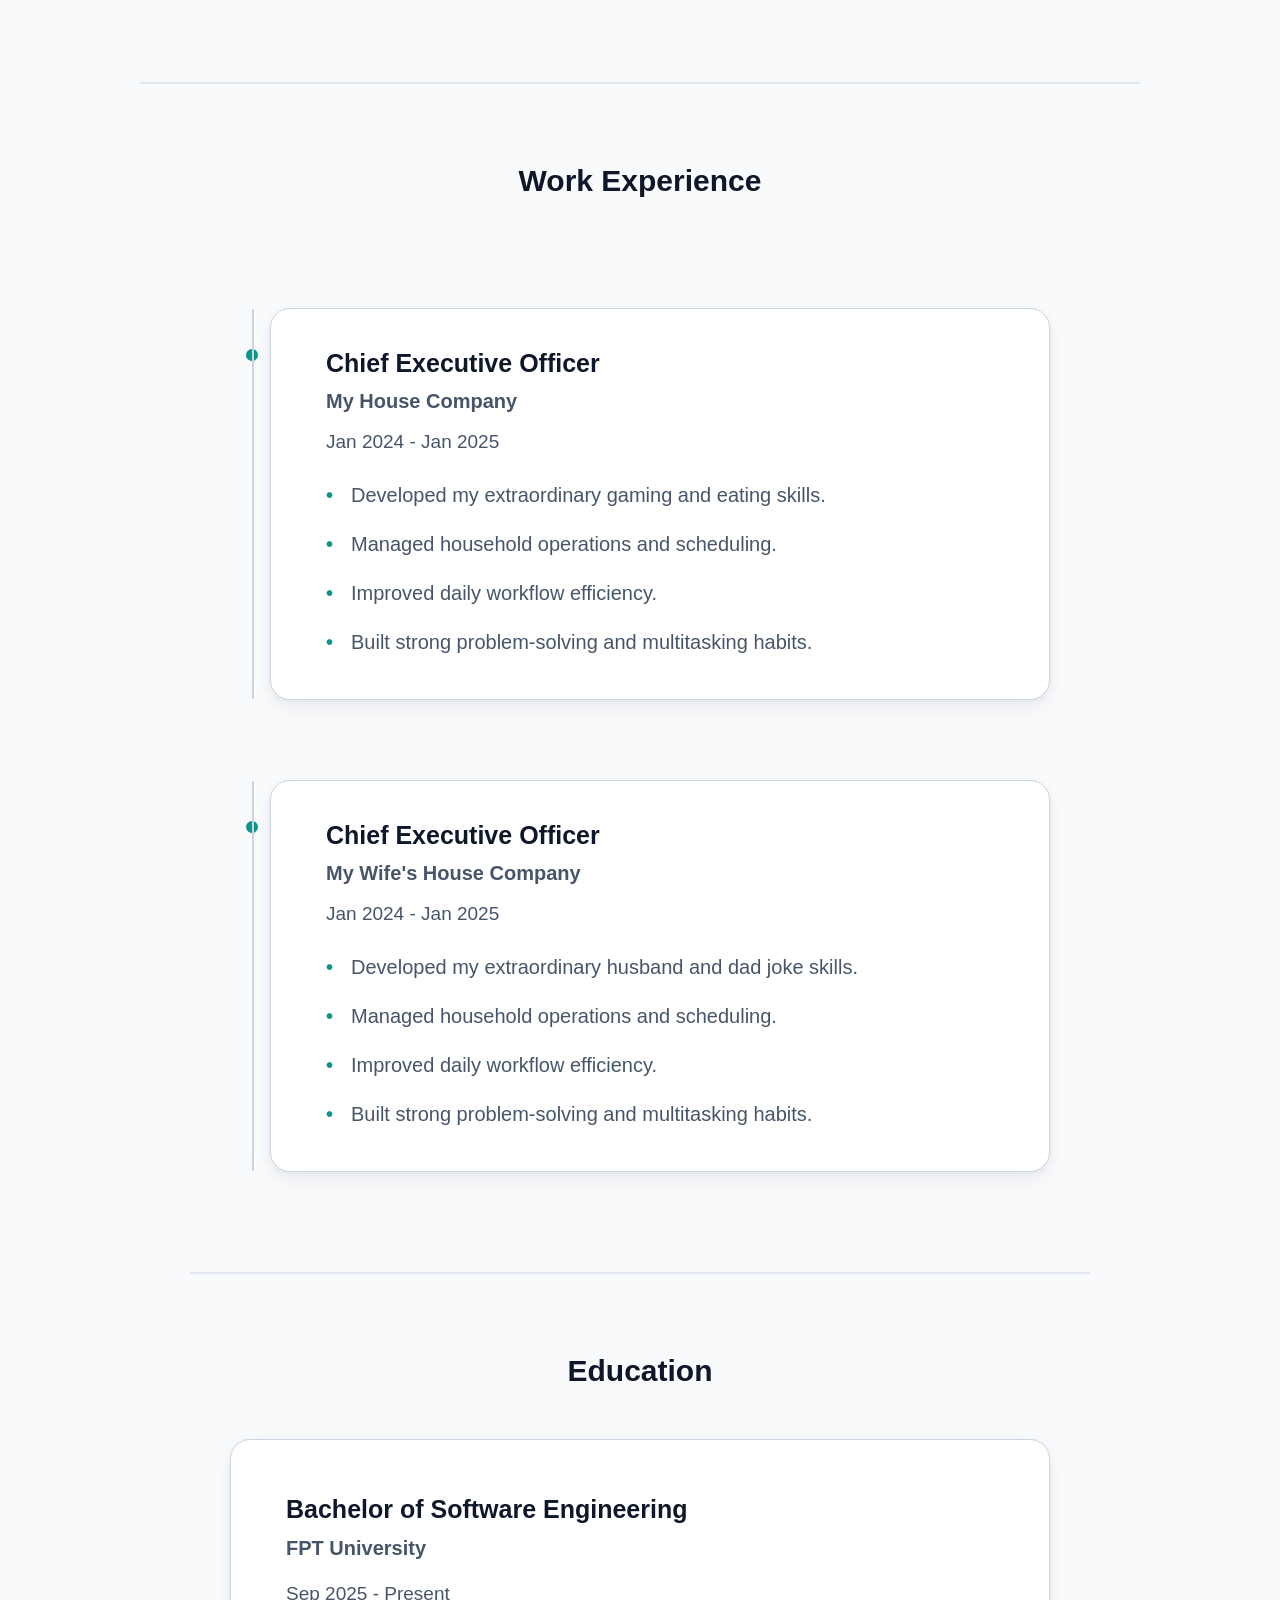
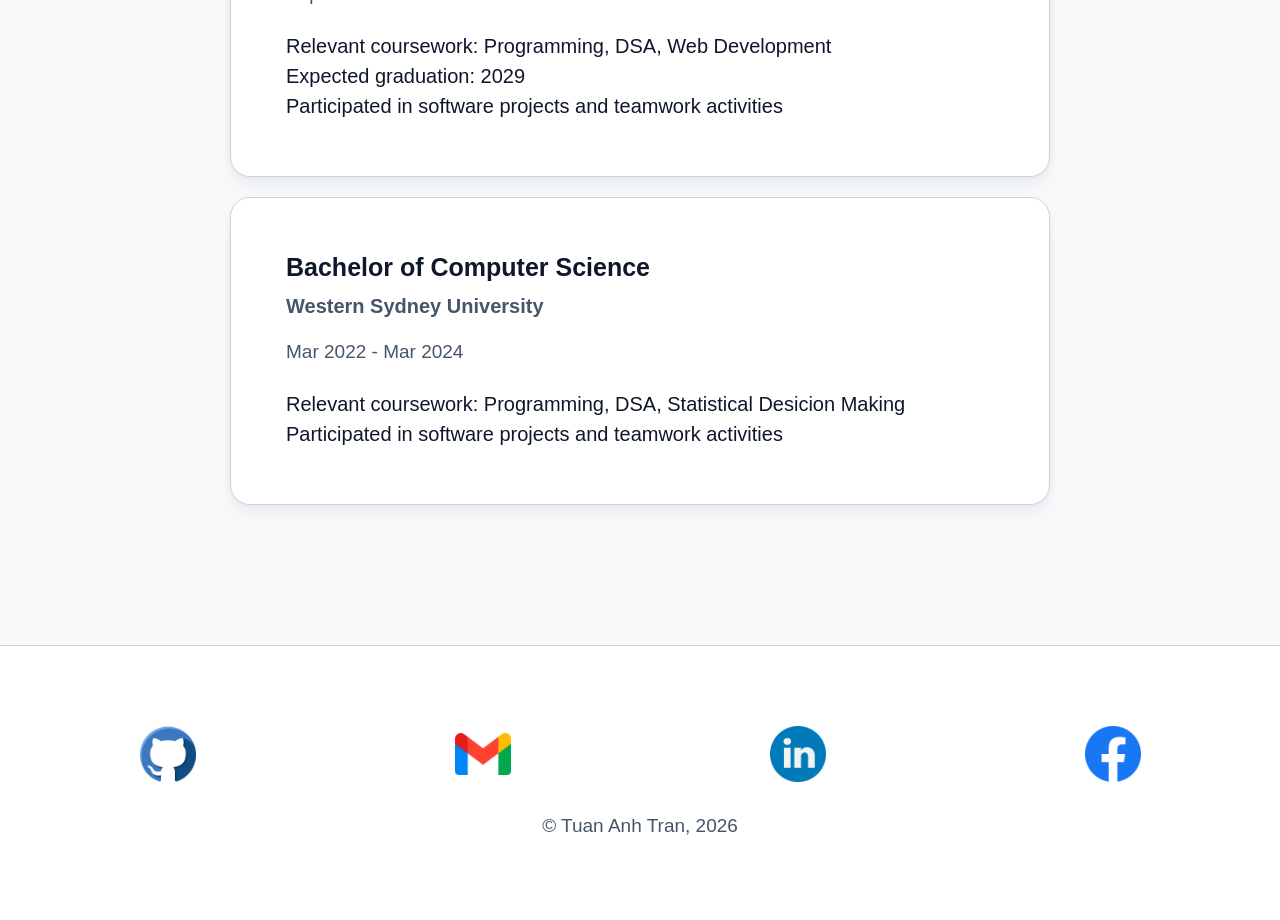
==== commit 3e3f46f8: "Update overview title" ====
--- a/5. Web Design for Everybody Capstone/index.html
+++ b/5. Web Design for Everybody Capstone/index.html
@@ -54,7 +54,7 @@
 
 				<div class="overview_content">
 					<h1>Tuan Anh Tran</h1>
-					<h2>Bachelor of Software Engineering at FPT University</h2>
+					<h2>Bachelor of Software Engineering</h2>
 				</div>
 		</section>
 	</header>
--- a/5. Web Design for Everybody Capstone/stylesheets/main.css
+++ b/5. Web Design for Everybody Capstone/stylesheets/main.css
@@ -305,7 +305,7 @@
 
 	position: relative;
 	overflow: hidden;
-	background-image: url("../images/sydney.jpg") !important;
+	background-image: url("../images/town_hall_light_rail.jpg") !important;
 		background:
 		linear-gradient(
 			135deg,
@@ -367,19 +367,22 @@
 	object-fit: cover;
 
 	border-radius: 50%;
+	border: 3px solid var(--color_border);
 
 	box-shadow: 0 8px 20px rgba(0, 0, 0, 0.1);
 }
 
 #overview h1
 {
+	color: white;
+	text-shadow: 2px 2px 2px rgba(0, 0, 0);
 	letter-spacing: -0.02em;
+}
+
+#overview h2
+{
 	color: white;
-}
-
-#overview h2
-{
-	color: white;
+	text-shadow: 2px 2px 2px rgba(0, 0, 0);
 	max-width: 500px;
 }
 
